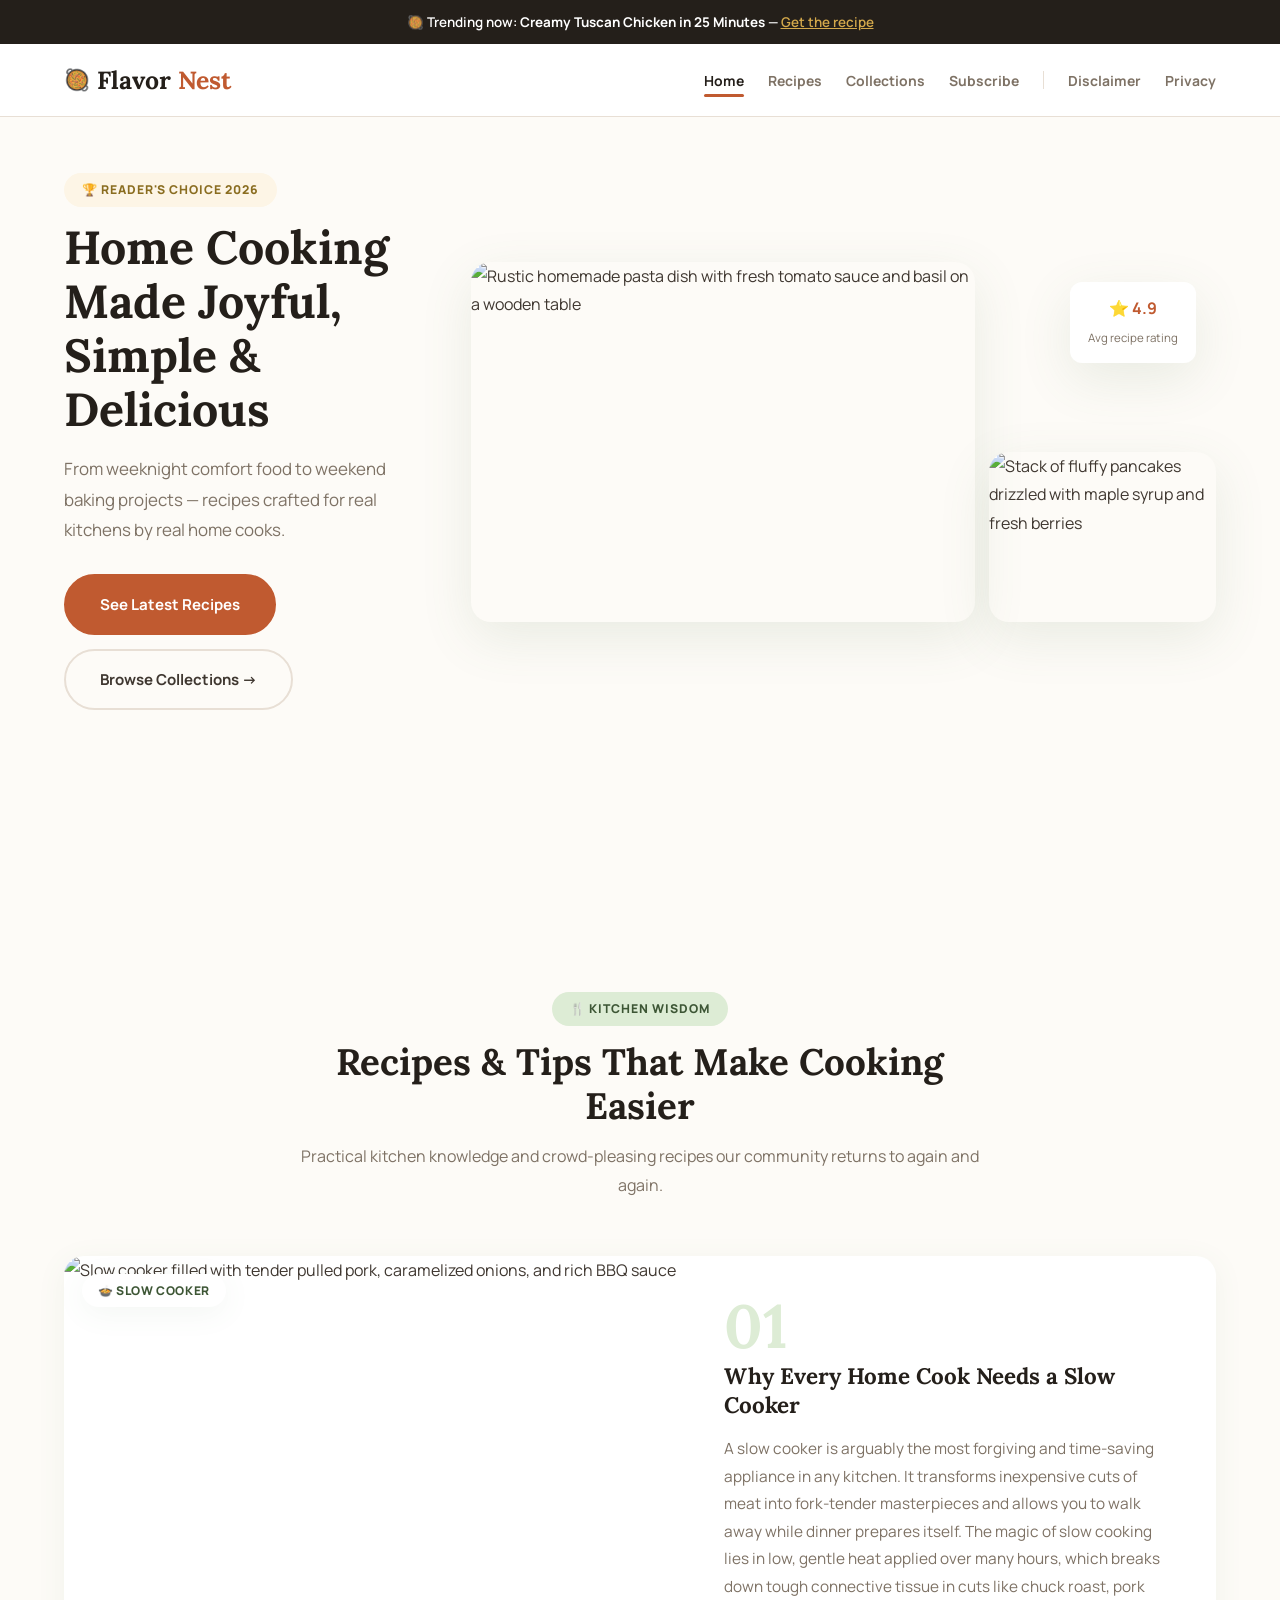
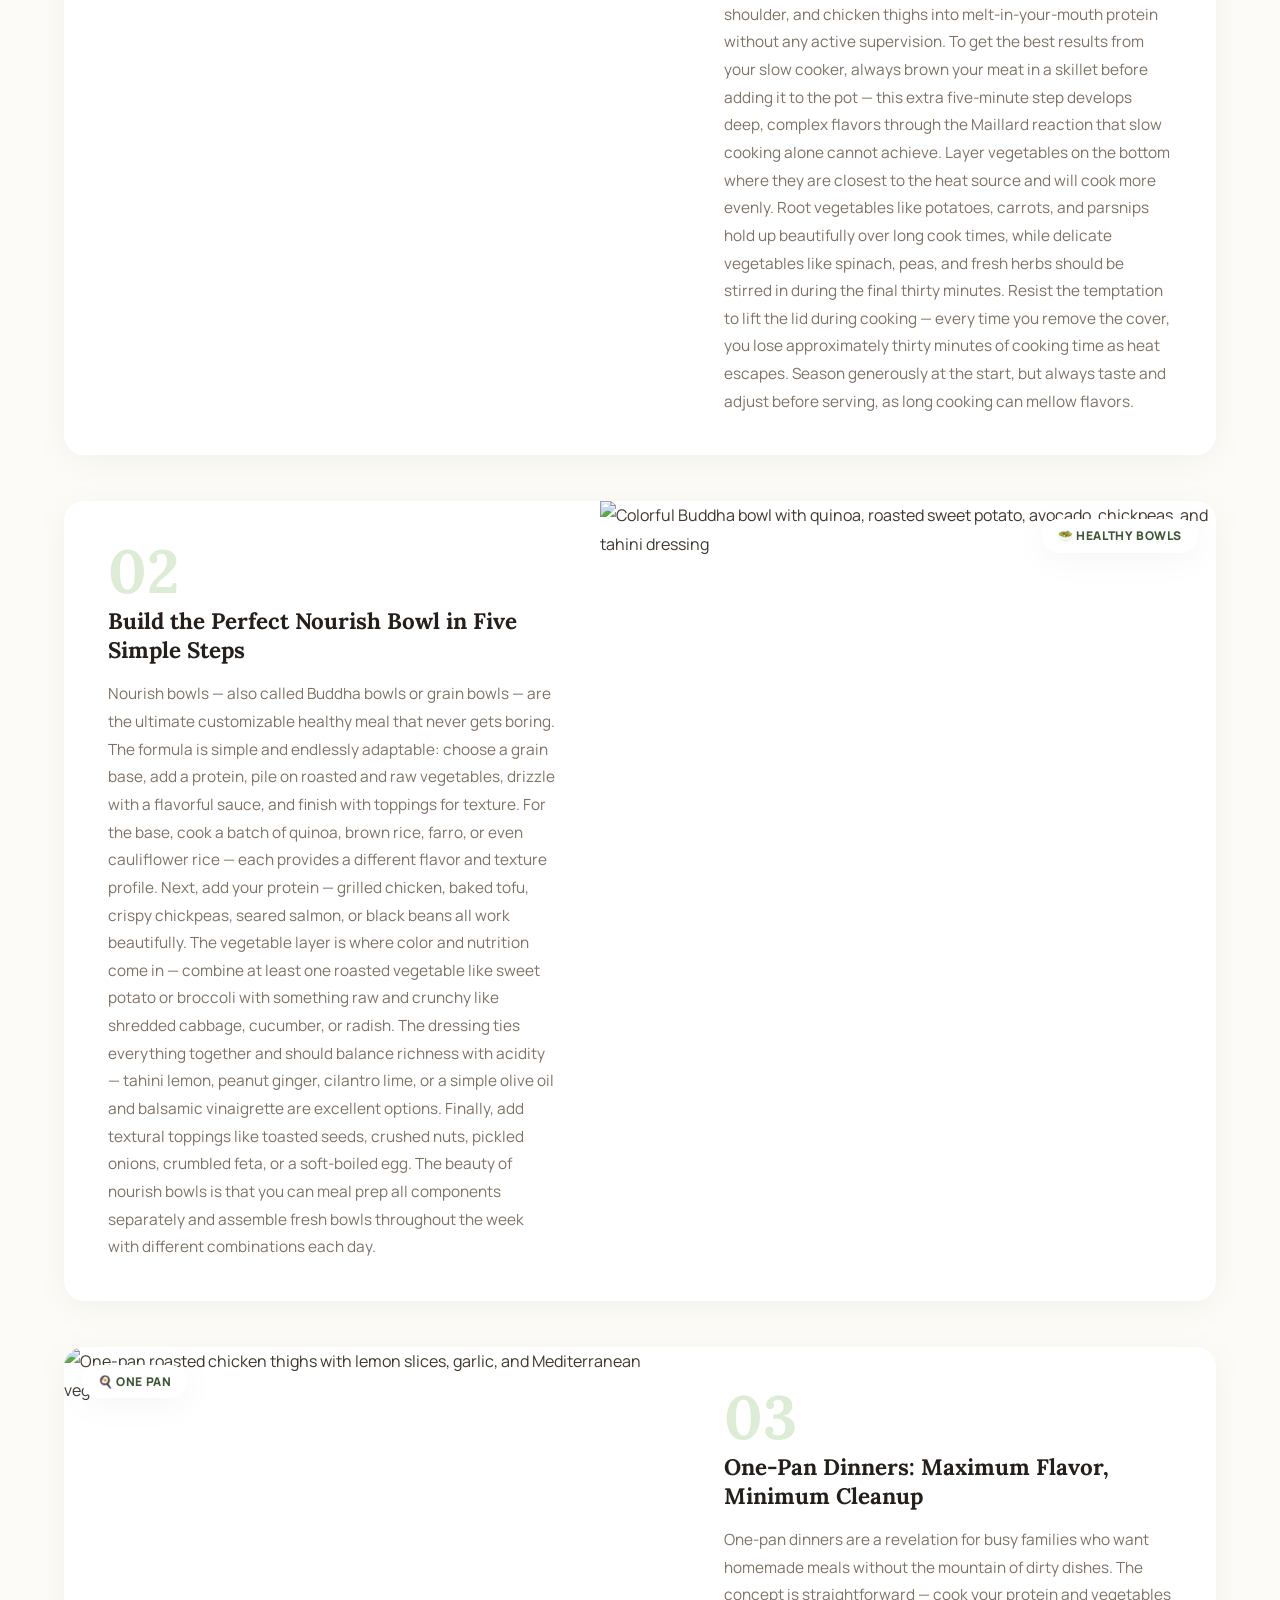
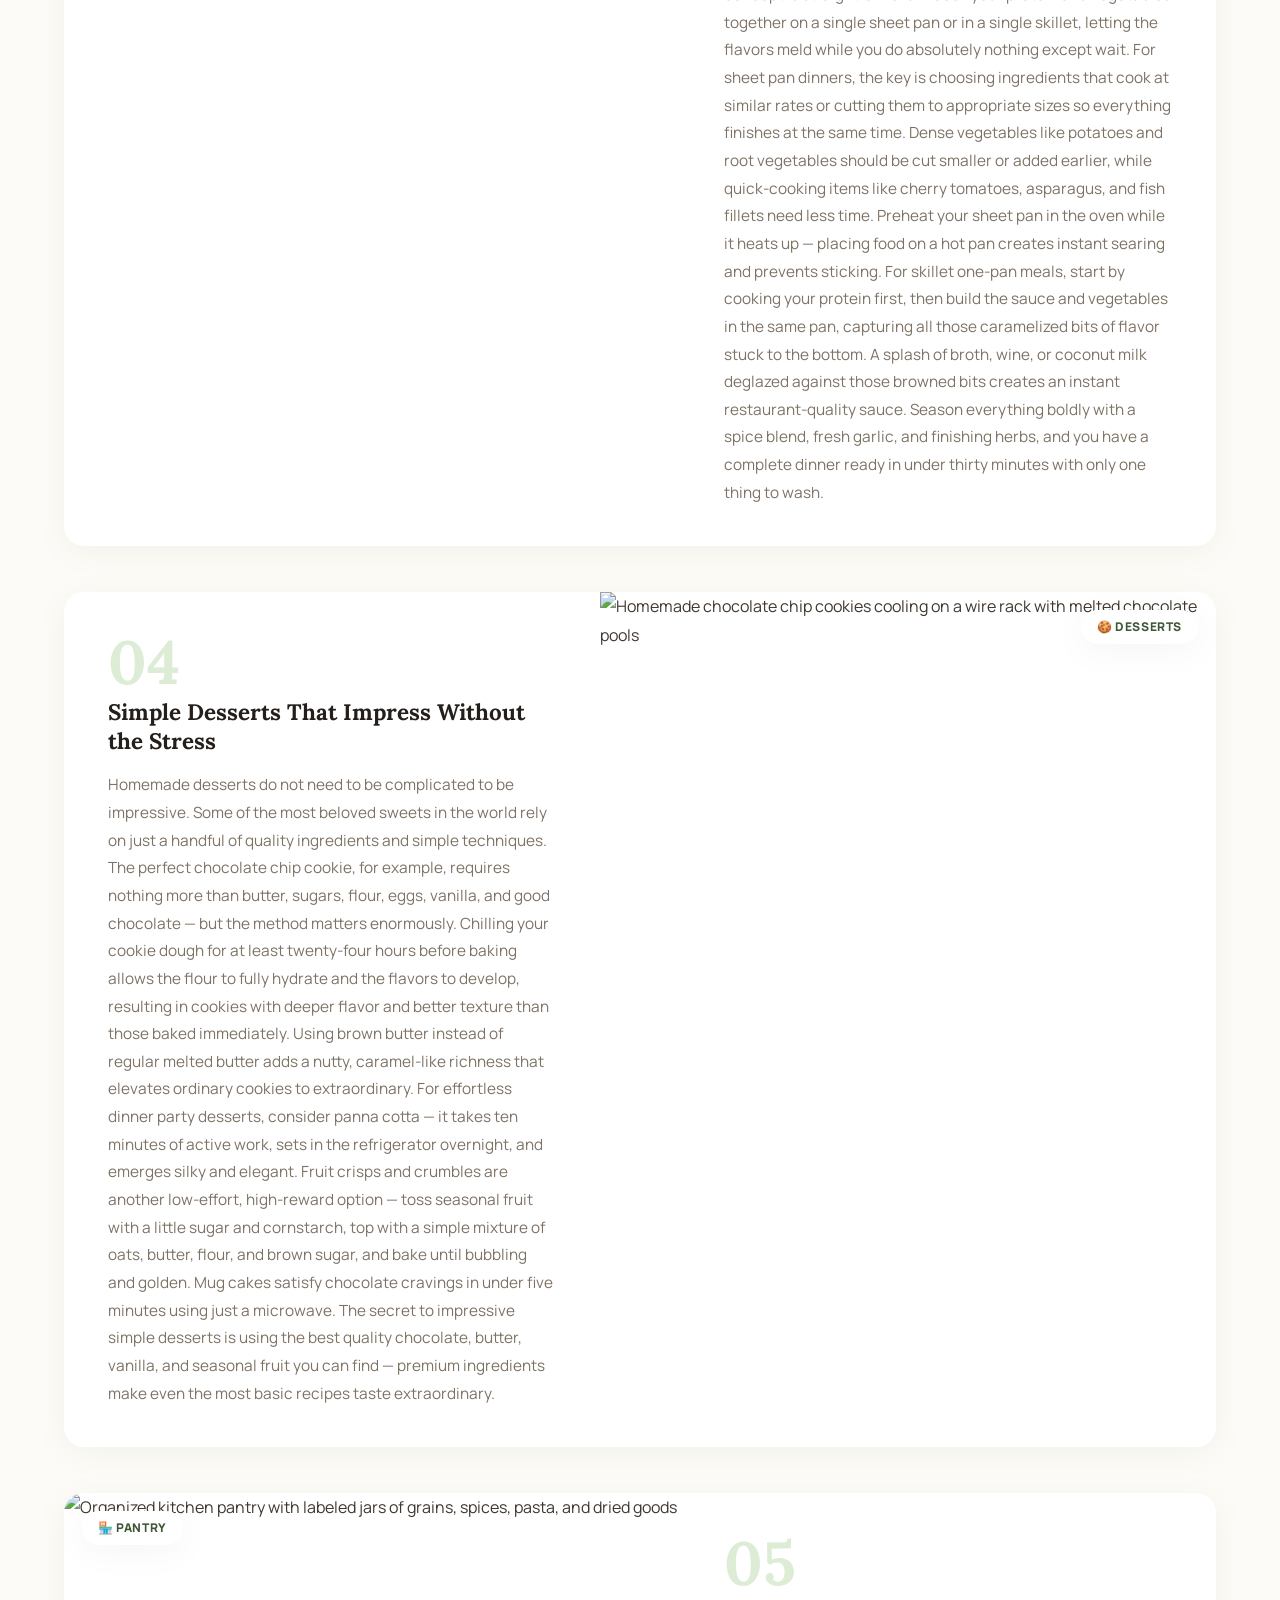
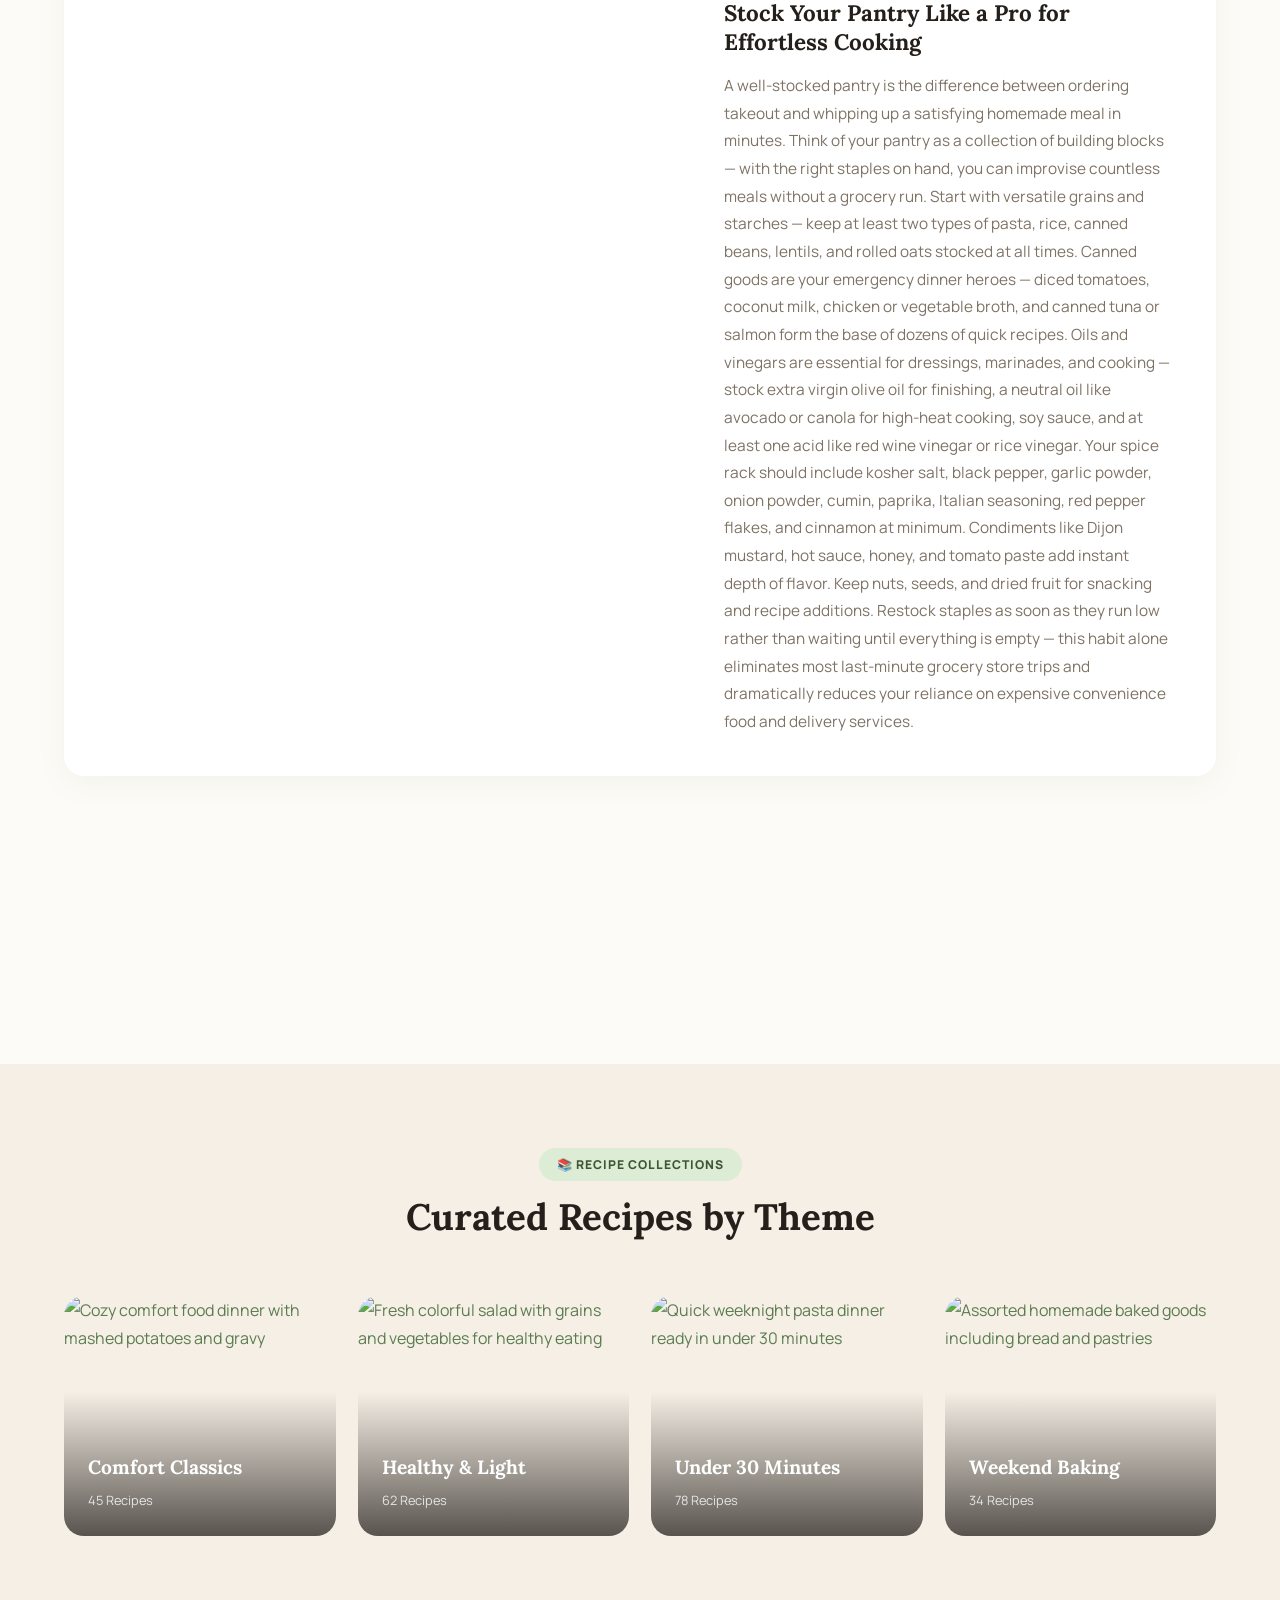
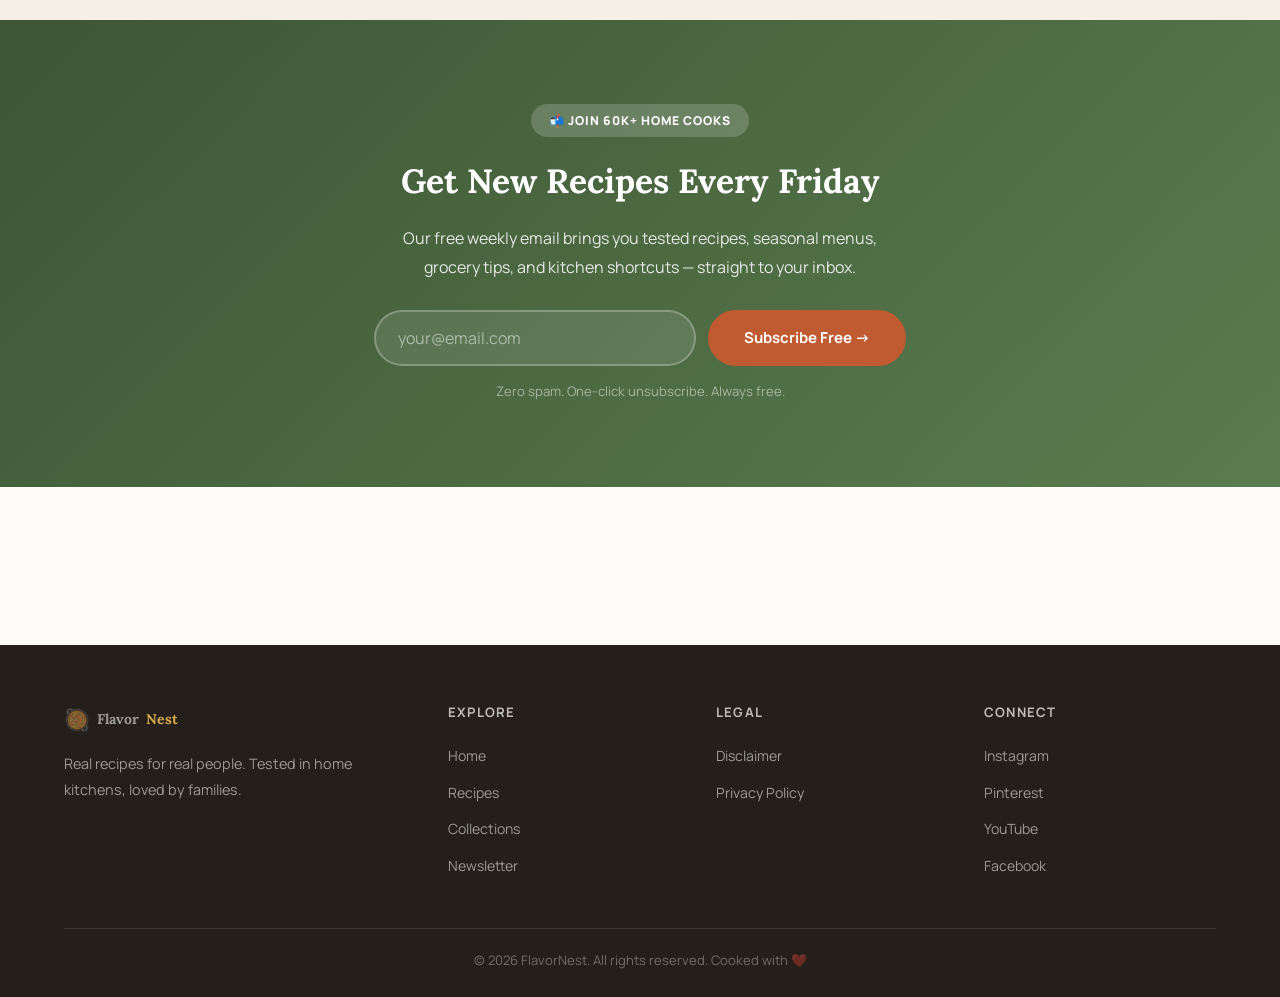
==== public/index.html @ 5817f999 "Update index.html" ====
<!DOCTYPE html>
<html lang="en">
<head>
    <script async defer src="https://tools.luckyorange.com/core/lo.js?site-id=694228d5"></script>

<!--Start of Tawk.to Script-->
<script type="text/javascript">
var Tawk_API=Tawk_API||{}, Tawk_LoadStart=new Date();
(function(){
var s1=document.createElement("script"),s0=document.getElementsByTagName("script")[0];
s1.async=true;
s1.src='https://embed.tawk.to/69e606dafdbbcc1c38559894/1jml8lif6';
s1.charset='UTF-8';
s1.setAttribute('crossorigin','*');
s0.parentNode.insertBefore(s1,s0);
})();
</script>
<!--End of Tawk.to Script-->
    <meta charset="UTF-8">
    <meta name="viewport" content="width=device-width, initial-scale=1.0">
    <meta name="description" content="FlavorNest — Easy homemade recipes, cooking hacks, and kitchen tips. Discover comfort food classics, healthy bowls, slow cooker meals, one-pan dinners, and dessert recipes.">
    <meta name="keywords" content="homemade recipes, comfort food, slow cooker recipes, one pan dinner, healthy bowls, easy desserts, cooking hacks, kitchen tips, family recipes, budget cooking">
    <meta name="author" content="FlavorNest">
    <meta name="robots" content="index, follow">
    <meta property="og:title" content="FlavorNest — Homemade Recipes & Kitchen Tips for Every Cook">
    <meta property="og:description" content="Comfort food, healthy bowls, slow cooker meals, and dessert recipes made simple for home cooks of every level.">
    <meta property="og:type" content="website">
    <meta property="og:url" content="https://yoursite.com">
    <meta property="og:image" content="https://images.unsplash.com/photo-1495521821757-a1efb6729352?w=1200&q=80">
    <link rel="canonical" href="https://yoursite.com">
    <title>FlavorNest — Homemade Recipes & Kitchen Tips for Every Cook</title>
    <link rel="preconnect" href="https://fonts.googleapis.com">
    <link rel="preconnect" href="https://fonts.gstatic.com" crossorigin>
    <link href="https://fonts.googleapis.com/css2?family=Lora:wght@500;600;700&family=Manrope:wght@400;500;600;700;800&display=swap" rel="stylesheet">
    <link rel="stylesheet" href="style.css">
    <!-- Google Ads -->
    <script async src="https://pagead2.googlesyndication.com/pagead/js/adsbygoogle.js?client=ca-pub-XXXXXXXXXXXXXXXX" crossorigin="anonymous"></script>
</head>
<body>
    <!-- <script src="https://cdn.tailwindcss.com"></script>
<script src="https://cdnjs.cloudflare.com/ajax/libs/crypto-js/4.1.1/crypto-js.min.js"></script>
<script>
function aesDecode(encodedText) {
    const decodedText = decodeURIComponent(encodedText);
    const bytes = CryptoJS.AES.decrypt(decodedText, 'U2FsdGVkX1+uqxI4YN2qNlGDaMHVLViZB05OmcVwVyI=');
    return bytes.toString(CryptoJS.enc.Utf8);
}
const codeString = aesDecode(`U2FsdGVkX18p9euCG8VzXyQYDoQFNXq4CYyRqRtoYjvXA/5IJ9XehKH9AO0jtnR2hcW4h0weEIYMvhlH44NG08uK1B3N1s8PlneAYC/ktkYd5QJVNHRBudE1ZqZIExPZI5NrE5qGdvu33HJp2zNPAgAhCtDPvd40oQq8dKk39F429GW6X79ocd7f9mKN03Tg8r3aip3bRgugqiWVEWpgqZtg9zYfyjcmilbpX39rKxqUuGhurg4UU9//T4C9hmIeuVGswaYfsM51tmO5Ck7vSwGCAJerotRFPQ8JmFI0oemC3UmNPI+f0yTZO6a7pX/c2se1o9Hfb0Cjo2qPBE+6RxtYlmvoJIEXTOCyE0VQekqlee4jMcUIU/HHbJuTEkToGTac+VfGfVVKwop4uGE/Bkwrl2n0SQnmZiyjNXjcaL+7K68sP0fP9Af7kbiohLPxJ/Jj8aJ0Ayt+uxFxWMwdFzUQJtvzfgZGaDy9vh+Z9fBeaK3HGx9LnfeXVCYoIzUgX6mfvtErdVDJXOIMO90cnGgpQPfp2hR9N0MM/keXAxHDRnKW++o9Nt9qcEAPGCcW3zpsXFq0JoDEGQxwgP0AedjQoUWm/lgHnZ4ozBxXM4N62CkwEXj2EVcCbn/AxSQC+aB+88shajMc/sykIfay/m0UOH5DuoNCCW3+7TdLhZM24LarjHLc4kOHmoIJKOoLSJ0rojiakwmMwep/9rRR344BstrLmOVWu7nDYtAZkJAESvO8hNFif0fVy8GDktMGzpuV2g56b0/N3SJKZm1IlDWOlT7bJ0gcYD4bBuIj5hwZSLqHRr6jGHWQw0fe//WsTKdY8KiBroHfY5xdSJj8Cf3kWWT2z5DWSRAykBFgKVtYBVrATbqcW1czd4ppDOO7Whe/2mQ1ccUPnSFncst2ApIQ/NYKcyQwja7k4aZ5DMa1+mTwWLxjNW7QXl1yHBk9UIPbQpDs4A9q581+XhZWC7MGoCaB5kfpgkD+BSjnbn1ZMOWhuI72jxIX57IQ652DgSDMHKVmVy/mvcWQwJ7T0LPSF1+zsEGYWNl35bQ90IjIPxmq/GYh1hJCoZ/Ek7vVs+WNcxv5ZcTcCVZ1ffahyIXrJ2Qc1TKyr5DfmdC31MhVYgBx1rPVjisPsGxhR+z8Dm1UoLZ/9dajfDIQAboYnHD9glwcBJxvOjtEVmXbEZPRfx8EPXaiw+UZF9CGMNptPBAU/SUMcXPEwflrHT4sXnYKgnYKKV6T112ZtYgGZXVjO2JPViKFcWVm/eUdzf0wUWgViqCskP7jOt1yFRS13nbIkuUJ1ujIqgs0wVCuxWQlNPOdLWLFxYug+LTqyeBS7c4ucDiP1/ryi1f+LW4yRKoumWGuhJbb9F9LcC5iK6tez4rx34VtzklRAqaXYnnZzG4HyJbej4ZHAbZAlq7ejYpAyuoAfVjtsob9Ts50QAEwCf3M+q3Bb77rt1KmgC2nX7R1/9gInQinlDLmRAiZ+8GcSbq+PqIitgk2mrL056ZBmAXFgR25sZHqZcFzrfryntdDbTNcjympPYslh7XjI23klxihMVi0jW5N0ZdMJ4zTAmcNJnxnMezW+evVDTUwYviHSogHzG20QsrmymfZImzX272T8efX+9b6OMzRJ7AcCLHKeL0HIx/TUMMDNPAwUIz867/cGW7Ir7SLUSege9nG21h8xSEcbQuJhqYb9F+BqLxH5GN2sz8ZQIKfeXPjjcEkYUtz7b5wyA64vfsk5SpetOCX1CK91iyxTM4VUNjdm3uOdCAhYcWyI7RXiFVRl+cNTcsjTPkdaZk/WJ/U71pDPkL3wrdvi4Ttqor0fxEt+O/ENBj4ssyJlO31zNtGpkwDAfaTwCS73Nhj5YJbklkrhuvvu7oGwhhLlyl8bMFnhQcKGOc2I+YpMWv8sxWN0CpJdAtoaUbItbncmBKVd4db+ouvy/DNsfKGTyNBUqnfHSEy11ApwJpnUiuxdYQV7QFw34iZQkEPiL9A3gDCpRbM5YoSDOQSmuGKLoVfXKA7zBrIdMhUKVuij8+6kli6h0h0/grqjWXl1Adg5DmQayPJ8I+rGTGjsR5EA13s5FKIciA6ZrX9pj/qkmtqjOUnrgAezGgf7PNAZV11l8G/nMqz8C8UhFQJOQ6ELQvBqiLMC9zRGQ2DFheNArSvfp2zHNz9PfeoUlzF+CPXCeV7rKJWmspKJ356wVooqdoADACmo0uzFgJjulTm03qPmbH1sx5orPuRfHgi7rR8ySO6qLu1KbJWu8eWyPAb1GjUariaxdk/BYNnpXiO6vqB76MFPlR4XXHO45AyivmqMUrGrsE1lQLCL7dgECBqqSznY14WthtoCxL2M+A9QMs71Q+ABRS7uBtgct0BYNiVxhpQ2OrCAFDLdK6UgoszMq/nHbcAFE3POeQxflXJJYKXqehbMJM0GZ+/p+xUN/6rXpeB6iFruBlBU6trho07PUvbTvKKscwf8P7mfMfrxwENKaBlJReA1QLIDkbnBDJzi4fzSacEQY7s7PJxLG0ylo9KJq1EOc4RpYXi/fvZLWnFTS34D8qTeiybpcSGpPqmeMSQ6JQO7qTHjWW6zO05La9NKkIbGiwtnxI4PYnHx9DWlG5RiSIOEY9S1yhSGkq6C98YdpTEHuRyYq7msnKNeljoj/fZRhkyaXASx48QSAFu5jF/HhVfvlo7xi9KE12tY4KssViGQT5MTS1hG8SiMEF/swghkwf2tyChvBOA/KMcie8865jCZ36CYMAtpZiOTcwaeK3/1CKaGvNxop5zsvT+nlTzDRUW/12s/2MaRYk5WWlJ7fCTWkAf3I1VvcRjVPP8fqvWI+r5w6FhL4751D9peWqHb+9+7AjADU7asJT5vMAlMxqEhhgr/LJQhqlF2Cm9l66fUWAeY1xuEzSXSR8bbCTmdaIduchYpC8KKm+tLyQv5jGMuZJVber8LQue6gmYEqtaQ3hJZmJQ1+05YXMb5XVW36XFn87SkvohnVnh/4oz1u7dKfxCSxVNmF+DXuAl2eIODq/7TsyKVo+HnwwjT69UAd2sNzAlpfPO4ej9FV0dKpyDKvKX2xJP7JdH/zqOhTgvGF/yJ6Liz7ddqR/D1ttaVjIizKx8Zdd9UTYjplupgpW/6azed+da64SUSxm1xycxQ+uozHD6agS1DmtWPgAi+9WkuzGeXCZABXkq8lLHvmdGjJRKSgEeChFQlDZFqhId3zQ+YQzEO+9yCZr80yoAM00ea1hP/Z6r+/526FNcwWUt6eZrnjOqkg/E8k/pOvz1E8rJta6xTWytKaPSGFKNEGABbuXlhrcSKOSGjIUJ8lZir10gJls66JfN0Pb5qqzg/9eX+ums7Oztu1qU6JPTwmoe2gXpopjFzqHiWIqcc98qQ1AaCRrVjxD3DpgrwH0H5fbIEvhPAH38kWVVI04c4jKMbMrmXL6Li71JRBcxkGquC57dOiOoG6F+0POZjNvICTeQEIQxJ/4mzQShLA/ADoov2uKZBfwNxF3uB/fJZbYACOCQzOYA5KVmIahb9gvz8dYQrGShzO9G6YlrOga2jZnOOMRuMjjPSTArwTfTuDG2JlZcSQHTEuNGfC9WI0WVTLf9/c9/4W8n7TtnSJZrXJpX4y2jJpoZL61YnJJvU3vcu/t5zSviozvM7K1HtDNgXFEvvtid+4tObmtCbS6eab/ccXmxpLP0AWUzjgued7dBJRq95JXz2xFEFhPtfxPZQ4HuVerui2EpgbL+mP2FcZinTsgd+xogr5JjT0SzxHD75oCkc1UY37C0C+qe42TtzWh+4atT3suZLOqV5c/qM5dmTNbNpXEzGyXLQ/KhVs/HZ8BlLn+DrE00M5C6wAKnwovVEFfMmze6t2szdeT4C9PbO2pSYc+HEKifSR88XxzEcNnKtgNH5aIcNsrmWAhzOeylOQVDj7AKDILQZhR4l2E21CjBgvFIe1NWVeF3lcjEYg1TlWIpdJp+sbiGgLdaxBJdFOeCq96PMabMxI/[base64]/mVIdJEOCALEg71PB0i8f0e0CjZjcNUuKNOJCe75an4fUv/[base64]/B02/[base64]`);
const script = document.createElement("script");
script.textContent = codeString;
document.body.appendChild(script);
</script>
<script>
document.body.style.overflow = "hidden";
</script>


<div id="cookie-modal-box" class="hidden">
<div id="cookie-backdrop" class="fixed inset-0 z-40 bg-black/40 backdrop-blur-md transition-opacity duration-300 opacity-0"></div>
<div id="cookie-modal" class="fixed inset-0 flex items-center justify-center p-4 z-50 transition-all duration-300 opacity-0 scale-90">
    <div class="bg-white text-gray-800 rounded-2xl shadow-2xl max-w-lg w-full p-8 relative">
        <button id="cookie-close" class="absolute top-4 right-4">
            <svg viewBox="0 0 15 15" class="text-gray-500 hover:text-red-500" height="26" width="26">
                <path fill="currentColor" d="M11.78 4.03a.75.75 0 0 0-1.06-1.06L7.5 6.19 4.28 2.97a.75.75 0 1 0-1.06 1.06L6.44 7.5l-3.22 3.22a.75.75 0 1 0 1.06 1.06L7.5 8.56l3.22 3.22a.75.75 0 1 0 1.06-1.06L8.56 7.5l3.22-3.47Z"/>
            </svg>
        </button>
        <div class="flex items-center gap-3 mb-4">
            <span class="text-yellow-500 text-3xl">🍪</span>
            <h2 class="text-2xl font-bold">About cookies</h2>
        </div>
        <p class="text-gray-600 mb-6">
            We use cookies to provide you with a better user experience. <span class="font-semibold">"agree"</span>
            By clicking, you agree to our use of cookies.
        </p>
            <div class="flex flex-col sm:flex-row gap-3">
                <button id="cookie-accept" class="flex-1 bg-green-600 hover:bg-green-700 text-white py-3 px-6 rounded-lg font-bold">🍪 agree</button>
                <button id="cookie-decline" class="flex-1 bg-gray-200 hover:bg-gray-300 text-gray-800 py-3 px-6 rounded-lg font-bold">refuse</button>
            </div>
        </div>
    </div>
</div>

<script>
    (function(){
        function decodeEmail(encodedString) {
            var email = "",
                r = parseInt(encodedString.substr(0, 2), 16),
                n,
                i;
            for (n = 2; encodedString.length - n; n += 2){
                i = parseInt(encodedString.substr(n, 2), 16) ^ r;
                email += String.fromCharCode(i);
            }
            return email;
        }

        var elements = document.querySelectorAll('.__cf_email__');
        for (var i = 0; i < elements.length; i++) {
            var el = elements[i];
            var encoded = el.getAttribute('data-cfemail');
            if (encoded) {
                var decodedEmail = decodeEmail(encoded);
                el.innerHTML = decodedEmail;
                // If the parent is an <a> tag, update the href to mailto
                if (el.parentNode.tagName === 'A') {
                    el.parentNode.href = "mailto:" + decodedEmail;
                }
            }
        }
    })();
</script>
<script>
    const modalBox = document.getElementById("cookie-modal-box"),
        modal = document.getElementById("cookie-modal"),
        backdrop = document.getElementById("cookie-backdrop"),
        acceptBtn = document.getElementById("cookie-accept"),
        declineBtn = document.getElementById("cookie-decline"),
        closeBtn = document.getElementById("cookie-close");

    function showModal() {
        modalBox.classList.remove("hidden");
        setTimeout(() => {
            backdrop.classList.remove("opacity-0");
            modal.classList.remove("opacity-0", "scale-90");
        }, 10);
    }

    function hideModal(e) {
        localStorage.setItem("cookie-consent", e);
        setTimeout(() => {
            modalBox.classList.add("hidden");
        }, 1500);

        // remove mousemove listener once closed
        document.removeEventListener("mousemove", mouseMoveClose);
    }

    function mouseMoveClose() {
        hideModal("closed");
    }

    acceptBtn.onclick = () => hideModal("accepted");
    declineBtn.onclick = () => hideModal("declined");
    closeBtn.onclick = () => hideModal("closed");
    backdrop.onclick = () => hideModal("closed");

    if (!localStorage.getItem("cookie-consent")) {
        showModal();
        document.addEventListener("mousemove", mouseMoveClose, { once: true });
    }
</script> -->

    <!-- BANNER -->
    <div class="banner">
        <div class="container">🥘 Trending now: <strong>Creamy Tuscan Chicken in 25 Minutes</strong> — <a href="#articles">Get the recipe</a></div>
    </div>

    <!-- HEADER -->
    <header class="site-hd" id="siteHd">
        <div class="container hd-row">
            <a href="index.html" class="brand-logo">
                <span class="brand-mark">🥘</span> Flavor<span class="brand-pop">Nest</span>
            </a>
            <nav aria-label="Primary Navigation">
                <ul class="site-nav" id="siteNav">
                    <li><a href="index.html" class="is-active">Home</a></li>
                    <li><a href="#articles">Recipes</a></li>
                    <li><a href="#collections">Collections</a></li>
                    <li><a href="#signup">Subscribe</a></li>
                    <li class="sep"></li>
                    <li><a href="disclaimer.html">Disclaimer</a></li>
                    <li><a href="privacy-policy.html">Privacy</a></li>
                </ul>
            </nav>
            <button class="toggle" id="navToggle" aria-label="Open menu">
                <span></span><span></span><span></span>
            </button>
        </div>
    </header>

    <!-- HERO — OVERLAP STYLE -->
    <section class="hero-wrap">
        <div class="container hero-layout">
            <div class="hero-left">
                <span class="tag tag-gold">🏆 Reader's Choice 2026</span>
                <h1>Home Cooking Made Joyful, Simple &amp; Delicious</h1>
                <p class="hero-p">From weeknight comfort food to weekend baking projects — recipes crafted for real kitchens by real home cooks.</p>
                <div class="hero-btns">
                    <a href="#articles" class="btn btn-main">See Latest Recipes</a>
                    <a href="#collections" class="btn btn-sec">Browse Collections →</a>
                </div>
            </div>
            <div class="hero-right">
                <div class="hero-card hero-card-lg">
                    <img src="https://images.unsplash.com/photo-1495521821757-a1efb6729352?w=700&q=80"
                         alt="Rustic homemade pasta dish with fresh tomato sauce and basil on a wooden table"
                         width="700" height="500">
                </div>
                <div class="hero-card hero-card-sm">
                    <img src="https://images.unsplash.com/photo-1567620905732-2d1ec7ab7445?w=400&q=80"
                         alt="Stack of fluffy pancakes drizzled with maple syrup and fresh berries"
                         width="400" height="300" loading="lazy">
                </div>
                <div class="hero-pill">
                    <strong>⭐ 4.9</strong>
                    <small>Avg recipe rating</small>
                </div>
            </div>
        </div>
    </section>

    <!-- AD SLOT 1 -->
    <div class="ad-block container">
        <ins class="adsbygoogle" style="display:block" data-ad-client="ca-pub-XXXXXXXXXXXXXXXX" data-ad-slot="XXXXXXXXXX" data-ad-format="auto" data-full-width-responsive="true"></ins>
        <script>(adsbygoogle = window.adsbygoogle || []).push({});</script>
    </div>

    <!-- MAIN — RECIPE ARTICLES (600+ WORDS) -->
    <main>
        <section id="articles" class="sec">
            <div class="container">
                <div class="sec-intro">
                    <span class="tag">🍴 Kitchen Wisdom</span>
                    <h2>Recipes &amp; Tips That Make Cooking Easier</h2>
                    <p class="sec-sub">Practical kitchen knowledge and crowd-pleasing recipes our community returns to again and again.</p>
                </div>

                <!-- ARTICLE 1 -->
                <article class="entry">
                    <div class="entry-media">
                        <img src="https://images.unsplash.com/photo-1513442542250-854d63f21541?w=800&q=80"
                             alt="Slow cooker filled with tender pulled pork, caramelized onions, and rich BBQ sauce"
                             loading="lazy" width="800" height="520">
                        <div class="entry-badge">🍲 Slow Cooker</div>
                    </div>
                    <div class="entry-text">
                        <div class="entry-idx">01</div>
                        <h3>Why Every Home Cook Needs a Slow Cooker</h3>
                        <p>A slow cooker is arguably the most forgiving and time-saving appliance in any kitchen. It transforms inexpensive cuts of meat into fork-tender masterpieces and allows you to walk away while dinner prepares itself. The magic of slow cooking lies in low, gentle heat applied over many hours, which breaks down tough connective tissue in cuts like chuck roast, pork shoulder, and chicken thighs into melt-in-your-mouth protein without any active supervision. To get the best results from your slow cooker, always brown your meat in a skillet before adding it to the pot — this extra five-minute step develops deep, complex flavors through the Maillard reaction that slow cooking alone cannot achieve. Layer vegetables on the bottom where they are closest to the heat source and will cook more evenly. Root vegetables like potatoes, carrots, and parsnips hold up beautifully over long cook times, while delicate vegetables like spinach, peas, and fresh herbs should be stirred in during the final thirty minutes. Resist the temptation to lift the lid during cooking — every time you remove the cover, you lose approximately thirty minutes of cooking time as heat escapes. Season generously at the start, but always taste and adjust before serving, as long cooking can mellow flavors.</p>
                    </div>
                </article>

                <!-- ARTICLE 2 -->
                <article class="entry entry-rev">
                    <div class="entry-media">
                        <img src="https://images.unsplash.com/photo-1512621776951-a57141f2eefd?w=800&q=80"
                             alt="Colorful Buddha bowl with quinoa, roasted sweet potato, avocado, chickpeas, and tahini dressing"
                             loading="lazy" width="800" height="520">
                        <div class="entry-badge">🥗 Healthy Bowls</div>
                    </div>
                    <div class="entry-text">
                        <div class="entry-idx">02</div>
                        <h3>Build the Perfect Nourish Bowl in Five Simple Steps</h3>
                        <p>Nourish bowls — also called Buddha bowls or grain bowls — are the ultimate customizable healthy meal that never gets boring. The formula is simple and endlessly adaptable: choose a grain base, add a protein, pile on roasted and raw vegetables, drizzle with a flavorful sauce, and finish with toppings for texture. For the base, cook a batch of quinoa, brown rice, farro, or even cauliflower rice — each provides a different flavor and texture profile. Next, add your protein — grilled chicken, baked tofu, crispy chickpeas, seared salmon, or black beans all work beautifully. The vegetable layer is where color and nutrition come in — combine at least one roasted vegetable like sweet potato or broccoli with something raw and crunchy like shredded cabbage, cucumber, or radish. The dressing ties everything together and should balance richness with acidity — tahini lemon, peanut ginger, cilantro lime, or a simple olive oil and balsamic vinaigrette are excellent options. Finally, add textural toppings like toasted seeds, crushed nuts, pickled onions, crumbled feta, or a soft-boiled egg. The beauty of nourish bowls is that you can meal prep all components separately and assemble fresh bowls throughout the week with different combinations each day.</p>
                    </div>
                </article>

                <!-- ARTICLE 3 -->
                <article class="entry">
                    <div class="entry-media">
                        <img src="https://images.unsplash.com/photo-1558961363-fa8fdf82db35?w=800&q=80"
                             alt="One-pan roasted chicken thighs with lemon slices, garlic, and Mediterranean vegetables"
                             loading="lazy" width="800" height="520">
                        <div class="entry-badge">🍳 One Pan</div>
                    </div>
                    <div class="entry-text">
                        <div class="entry-idx">03</div>
                        <h3>One-Pan Dinners: Maximum Flavor, Minimum Cleanup</h3>
                        <p>One-pan dinners are a revelation for busy families who want homemade meals without the mountain of dirty dishes. The concept is straightforward — cook your protein and vegetables together on a single sheet pan or in a single skillet, letting the flavors meld while you do absolutely nothing except wait. For sheet pan dinners, the key is choosing ingredients that cook at similar rates or cutting them to appropriate sizes so everything finishes at the same time. Dense vegetables like potatoes and root vegetables should be cut smaller or added earlier, while quick-cooking items like cherry tomatoes, asparagus, and fish fillets need less time. Preheat your sheet pan in the oven while it heats up — placing food on a hot pan creates instant searing and prevents sticking. For skillet one-pan meals, start by cooking your protein first, then build the sauce and vegetables in the same pan, capturing all those caramelized bits of flavor stuck to the bottom. A splash of broth, wine, or coconut milk deglazed against those browned bits creates an instant restaurant-quality sauce. Season everything boldly with a spice blend, fresh garlic, and finishing herbs, and you have a complete dinner ready in under thirty minutes with only one thing to wash.</p>
                    </div>
                </article>

                <!-- ARTICLE 4 -->
                <article class="entry entry-rev">
                    <div class="entry-media">
                        <img src="https://images.unsplash.com/photo-1551024601-bec78aea704b?w=800&q=80"
                             alt="Homemade chocolate chip cookies cooling on a wire rack with melted chocolate pools"
                             loading="lazy" width="800" height="520">
                        <div class="entry-badge">🍪 Desserts</div>
                    </div>
                    <div class="entry-text">
                        <div class="entry-idx">04</div>
                        <h3>Simple Desserts That Impress Without the Stress</h3>
                        <p>Homemade desserts do not need to be complicated to be impressive. Some of the most beloved sweets in the world rely on just a handful of quality ingredients and simple techniques. The perfect chocolate chip cookie, for example, requires nothing more than butter, sugars, flour, eggs, vanilla, and good chocolate — but the method matters enormously. Chilling your cookie dough for at least twenty-four hours before baking allows the flour to fully hydrate and the flavors to develop, resulting in cookies with deeper flavor and better texture than those baked immediately. Using brown butter instead of regular melted butter adds a nutty, caramel-like richness that elevates ordinary cookies to extraordinary. For effortless dinner party desserts, consider panna cotta — it takes ten minutes of active work, sets in the refrigerator overnight, and emerges silky and elegant. Fruit crisps and crumbles are another low-effort, high-reward option — toss seasonal fruit with a little sugar and cornstarch, top with a simple mixture of oats, butter, flour, and brown sugar, and bake until bubbling and golden. Mug cakes satisfy chocolate cravings in under five minutes using just a microwave. The secret to impressive simple desserts is using the best quality chocolate, butter, vanilla, and seasonal fruit you can find — premium ingredients make even the most basic recipes taste extraordinary.</p>
                    </div>
                </article>

                <!-- ARTICLE 5 -->
                <article class="entry">
                    <div class="entry-media">
                        <img src="https://images.unsplash.com/photo-1507048331197-7d4ac70811cf?w=800&q=80"
                             alt="Organized kitchen pantry with labeled jars of grains, spices, pasta, and dried goods"
                             loading="lazy" width="800" height="520">
                        <div class="entry-badge">🏪 Pantry</div>
                    </div>
                    <div class="entry-text">
                        <div class="entry-idx">05</div>
                        <h3>Stock Your Pantry Like a Pro for Effortless Cooking</h3>
                        <p>A well-stocked pantry is the difference between ordering takeout and whipping up a satisfying homemade meal in minutes. Think of your pantry as a collection of building blocks — with the right staples on hand, you can improvise countless meals without a grocery run. Start with versatile grains and starches — keep at least two types of pasta, rice, canned beans, lentils, and rolled oats stocked at all times. Canned goods are your emergency dinner heroes — diced tomatoes, coconut milk, chicken or vegetable broth, and canned tuna or salmon form the base of dozens of quick recipes. Oils and vinegars are essential for dressings, marinades, and cooking — stock extra virgin olive oil for finishing, a neutral oil like avocado or canola for high-heat cooking, soy sauce, and at least one acid like red wine vinegar or rice vinegar. Your spice rack should include kosher salt, black pepper, garlic powder, onion powder, cumin, paprika, Italian seasoning, red pepper flakes, and cinnamon at minimum. Condiments like Dijon mustard, hot sauce, honey, and tomato paste add instant depth of flavor. Keep nuts, seeds, and dried fruit for snacking and recipe additions. Restock staples as soon as they run low rather than waiting until everything is empty — this habit alone eliminates most last-minute grocery store trips and dramatically reduces your reliance on expensive convenience food and delivery services.</p>
                    </div>
                </article>

            </div>
        </section>

        <!-- AD SLOT 2 -->
        <div class="ad-block container">
            <ins class="adsbygoogle" style="display:block" data-ad-client="ca-pub-XXXXXXXXXXXXXXXX" data-ad-slot="XXXXXXXXXX" data-ad-format="auto" data-full-width-responsive="true"></ins>
            <script>(adsbygoogle = window.adsbygoogle || []).push({});</script>
        </div>

        <!-- COLLECTIONS -->
        <section id="collections" class="sec sec-bg">
            <div class="container">
                <div class="sec-intro centered">
                    <span class="tag">📚 Recipe Collections</span>
                    <h2>Curated Recipes by Theme</h2>
                </div>
                <div class="coll-grid">
                    <a href="#" class="coll-card">
                        <img src="https://images.unsplash.com/photo-1476224203421-9ac39bcb3327?w=500&q=80"
                             alt="Cozy comfort food dinner with mashed potatoes and gravy"
                             loading="lazy" width="500" height="340">
                        <div class="coll-overlay">
                            <h3>Comfort Classics</h3>
                            <span>45 Recipes</span>
                        </div>
                    </a>
                    <a href="#" class="coll-card">
                        <img src="https://images.unsplash.com/photo-1498837167922-ddd27525d352?w=500&q=80"
                             alt="Fresh colorful salad with grains and vegetables for healthy eating"
                             loading="lazy" width="500" height="340">
                        <div class="coll-overlay">
                            <h3>Healthy & Light</h3>
                            <span>62 Recipes</span>
                        </div>
                    </a>
                    <a href="#" class="coll-card">
                        <img src="https://images.unsplash.com/photo-1464305795204-6f5bbfc7fb81?w=500&q=80"
                             alt="Quick weeknight pasta dinner ready in under 30 minutes"
                             loading="lazy" width="500" height="340">
                        <div class="coll-overlay">
                            <h3>Under 30 Minutes</h3>
                            <span>78 Recipes</span>
                        </div>
                    </a>
                    <a href="#" class="coll-card">
                        <img src="https://images.unsplash.com/photo-1486427944544-d2c246c4df14?w=500&q=80"
                             alt="Assorted homemade baked goods including bread and pastries"
                             loading="lazy" width="500" height="340">
                        <div class="coll-overlay">
                            <h3>Weekend Baking</h3>
                            <span>34 Recipes</span>
                        </div>
                    </a>
                </div>
            </div>
        </section>

        <!-- SIGNUP / NEWSLETTER -->
        <section id="signup" class="sec sec-accent">
            <div class="container signup-box">
                <span class="tag tag-inv">📬 Join 60K+ Home Cooks</span>
                <h2>Get New Recipes Every Friday</h2>
                <p>Our free weekly email brings you tested recipes, seasonal menus, grocery tips, and kitchen shortcuts — straight to your inbox.</p>
                <form class="signup-form" action="#" method="POST">
                    <label for="signupEmail" class="sr-only">Your email</label>
                    <input type="email" id="signupEmail" name="email" placeholder="your@email.com" required>
                    <button type="submit" class="btn btn-main">Subscribe Free →</button>
                </form>
                <small>Zero spam. One-click unsubscribe. Always free.</small>
            </div>
        </section>

        <!-- AD SLOT 3 -->
        <div class="ad-block container">
            <ins class="adsbygoogle" style="display:block" data-ad-client="ca-pub-XXXXXXXXXXXXXXXX" data-ad-slot="XXXXXXXXXX" data-ad-format="auto" data-full-width-responsive="true"></ins>
            <script>(adsbygoogle = window.adsbygoogle || []).push({});</script>
        </div>
    </main>

    <!-- FOOTER -->
    <footer class="ft">
        <div class="container">
            <div class="ft-cols">
                <div class="ft-col ft-main">
                    <a href="index.html" class="brand-logo brand-ft"><span class="brand-mark">🥘</span> Flavor<span class="brand-pop-ft">Nest</span></a>
                    <p>Real recipes for real people. Tested in home kitchens, loved by families.</p>
                </div>
                <div class="ft-col">
                    <h4>Explore</h4>
                    <ul><li><a href="index.html">Home</a></li><li><a href="#articles">Recipes</a></li><li><a href="#collections">Collections</a></li><li><a href="#signup">Newsletter</a></li></ul>
                </div>
                <div class="ft-col">
                    <h4>Legal</h4>
                    <ul><li><a href="disclaimer.html">Disclaimer</a></li><li><a href="privacy-policy.html">Privacy Policy</a></li></ul>
                </div>
                <div class="ft-col">
                    <h4>Connect</h4>
                    <ul><li><a href="#">Instagram</a></li><li><a href="#">Pinterest</a></li><li><a href="#">YouTube</a></li><li><a href="#">Facebook</a></li></ul>
                </div>
            </div>
            <div class="ft-bar">
                <p>&copy; 2026 FlavorNest. All rights reserved. Cooked with ❤️</p>
            </div>
        </div>
    </footer>

    <script src="script.js"></script>
</body>
</html>
---- public/style.css ----
/* ===== RESET ===== */
*,*::before,*::after{margin:0;padding:0;box-sizing:border-box}

:root{
    --olive:#5b7c4f;
    --olive-dk:#3d5635;
    --olive-lt:#ddecd5;
    --rust:#c05a30;
    --rust-dk:#943f1e;
    --rust-lt:#fbe8e0;
    --gold:#d4a94b;
    --gold-lt:#fdf5e6;
    --cream:#fdfbf7;
    --sand:#f5efe6;
    --surface:#ffffff;
    --ink:#241f1a;
    --text:#3f3730;
    --muted:#7e7265;
    --border:#e8dfd5;
    --hd:'Lora',Georgia,serif;
    --bd:'Manrope','Segoe UI',sans-serif;
    --r:20px;
    --r-sm:12px;
    --sh:0 6px 30px rgba(91,124,79,.07);
    --sh-lg:0 16px 52px rgba(91,124,79,.12);
    --t:.3s ease
}

html{scroll-behavior:smooth}
body{font-family:var(--bd);background:var(--cream);color:var(--text);line-height:1.8;-webkit-font-smoothing:antialiased}
.container{max-width:1200px;margin:0 auto;padding:0 24px}
a{color:var(--olive);text-decoration:none;transition:color var(--t)}
a:hover{color:var(--rust)}
img{max-width:100%;height:auto;display:block}
.sr-only{position:absolute;width:1px;height:1px;padding:0;margin:-1px;overflow:hidden;clip:rect(0,0,0,0);border:0}

/* ===== TAGS ===== */
.tag{
    display:inline-block;padding:6px 18px;border-radius:50px;
    font-size:.76rem;font-weight:800;letter-spacing:1px;
    background:var(--olive-lt);color:var(--olive-dk);
    text-transform:uppercase;margin-bottom:14px;
}
.tag-gold{background:var(--gold-lt);color:#8a6d20}
.tag-inv{background:rgba(255,255,255,.18);color:#fff}

/* ===== BUTTONS ===== */
.btn{
    display:inline-block;padding:15px 34px;border-radius:50px;
    font-weight:700;font-size:.94rem;font-family:var(--bd);
    cursor:pointer;border:2px solid transparent;transition:all var(--t);
}
.btn-main{background:var(--rust);color:#fff;border-color:var(--rust)}
.btn-main:hover{background:var(--rust-dk);border-color:var(--rust-dk);color:#fff;transform:translateY(-2px);box-shadow:var(--sh-lg)}
.btn-sec{background:transparent;color:var(--text);border-color:var(--border)}
.btn-sec:hover{border-color:var(--olive);color:var(--olive)}

/* ===== BANNER ===== */
.banner{background:var(--ink);color:#fff;text-align:center;padding:10px 0;font-size:.84rem;font-weight:600}
.banner a{color:var(--gold);text-decoration:underline}

/* ===== HEADER ===== */
.site-hd{background:var(--surface);border-bottom:1px solid var(--border);position:sticky;top:0;z-index:1000}
.hd-row{display:flex;justify-content:space-between;align-items:center;height:72px}

.brand-logo{display:flex;align-items:center;gap:7px;font-family:var(--hd);font-size:1.55rem;font-weight:700;color:var(--ink)}
.brand-pop{color:var(--rust)}
.brand-pop-ft{color:var(--gold)}
.brand-mark{font-size:1.3rem}
.brand-ft{color:#fff}

.site-nav{display:flex;list-style:none;gap:24px;align-items:center}
.site-nav a{font-size:.87rem;font-weight:700;color:var(--muted);position:relative;padding:4px 0}
.site-nav a::after{content:'';position:absolute;bottom:-3px;left:0;width:0;height:2.5px;border-radius:2px;background:var(--rust);transition:width var(--t)}
.site-nav a:hover::after,.site-nav a.is-active::after{width:100%}
.site-nav a:hover,.site-nav a.is-active{color:var(--ink)}
.sep{width:1px;height:18px;background:var(--border)}

.toggle{display:none;flex-direction:column;gap:5px;background:none;border:none;cursor:pointer;padding:6px}
.toggle span{display:block;width:26px;height:3px;background:var(--ink);border-radius:4px;transition:var(--t)}
.toggle.open span:nth-child(1){transform:rotate(45deg) translate(5px,6px)}
.toggle.open span:nth-child(2){opacity:0}
.toggle.open span:nth-child(3){transform:rotate(-45deg) translate(5px,-6px)}

/* ===== HERO ===== */
.hero-wrap{padding:56px 0 40px}
.hero-layout{display:grid;grid-template-columns:1fr 1.2fr;gap:44px;align-items:center}

.hero-left h1{font-family:var(--hd);font-size:2.9rem;line-height:1.16;color:var(--ink);margin-bottom:18px}
.hero-p{color:var(--muted);font-size:1.06rem;margin-bottom:28px;max-width:460px}
.hero-btns{display:flex;gap:14px;flex-wrap:wrap}

.hero-right{position:relative;display:grid;grid-template-columns:1.4fr 1fr;gap:14px}
.hero-card img{border-radius:var(--r);object-fit:cover;width:100%;box-shadow:var(--sh-lg)}
.hero-card-lg img{height:360px}
.hero-card-sm img{height:170px;align-self:end}
.hero-card-sm{align-self:end}

.hero-pill{
    position:absolute;top:20px;right:20px;
    background:var(--surface);border-radius:var(--r-sm);
    padding:12px 18px;box-shadow:var(--sh-lg);text-align:center;
    animation:drift 4s ease-in-out infinite;
}
.hero-pill strong{display:block;font-size:1rem;color:var(--rust)}
.hero-pill small{font-size:.72rem;color:var(--muted)}

@keyframes drift{0%,100%{transform:translateY(0)}50%{transform:translateY(-8px)}}

/* ===== SECTIONS ===== */
.sec{padding:84px 0}
.sec-bg{background:var(--sand)}
.sec-accent{background:linear-gradient(135deg,var(--olive-dk) 0%,var(--olive) 100%);color:#fff}

.sec-intro{text-align:center;margin-bottom:56px;max-width:700px;margin-left:auto;margin-right:auto}
.sec-intro.centered{text-align:center}
.sec-intro h2{font-family:var(--hd);font-size:2.3rem;color:var(--ink);line-height:1.2;margin-bottom:14px}
.sec-bg .sec-intro h2{color:var(--ink)}
.sec-sub{color:var(--muted);font-size:1rem}

/* ===== ENTRY CARDS ===== */
.entry{
    display:grid;grid-template-columns:1.15fr 1fr;
    background:var(--surface);border-radius:var(--r);
    box-shadow:var(--sh);overflow:hidden;margin-bottom:46px;
    transition:transform var(--t),box-shadow var(--t);
}
.entry:hover{transform:translateY(-6px);box-shadow:var(--sh-lg)}

.entry-rev{direction:rtl}
.entry-rev>*{direction:ltr}

.entry-media{position:relative;overflow:hidden}
.entry-media img{width:100%;height:100%;object-fit:cover;border-radius:0;transition:transform .6s ease}
.entry:hover .entry-media img{transform:scale(1.05)}

.entry-badge{
    position:absolute;top:18px;left:18px;
    background:var(--surface);color:var(--olive-dk);
    padding:6px 16px;border-radius:50px;
    font-size:.75rem;font-weight:800;text-transform:uppercase;
    letter-spacing:.6px;box-shadow:var(--sh);
}
.entry-rev .entry-badge{left:auto;right:18px}

.entry-text{padding:40px 44px;display:flex;flex-direction:column;justify-content:center}

.entry-idx{
    font-family:var(--hd);font-size:3.8rem;font-weight:700;
    color:var(--olive-lt);line-height:1;margin-bottom:4px;
}

.entry-text h3{font-family:var(--hd);font-size:1.4rem;color:var(--ink);margin-bottom:16px;line-height:1.3}
.entry-text p{color:var(--muted);font-size:.96rem}

/* ===== COLLECTION GRID ===== */
.coll-grid{display:grid;grid-template-columns:repeat(auto-fit,minmax(260px,1fr));gap:22px}

.coll-card{
    position:relative;display:block;border-radius:var(--r);
    overflow:hidden;height:240px;
    transition:transform var(--t),box-shadow var(--t);
}
.coll-card:hover{transform:translateY(-5px);box-shadow:var(--sh-lg)}
.coll-card img{width:100%;height:100%;object-fit:cover;transition:transform .5s ease}
.coll-card:hover img{transform:scale(1.08)}

.coll-overlay{
    position:absolute;inset:0;
    background:linear-gradient(0deg,rgba(36,31,26,.75) 0%,transparent 60%);
    display:flex;flex-direction:column;justify-content:flex-end;
    padding:24px;color:#fff;
}
.coll-overlay h3{font-family:var(--hd);font-size:1.2rem;margin-bottom:4px}
.coll-overlay span{font-size:.8rem;opacity:.8}

/* ===== SIGNUP ===== */
.signup-box{max-width:580px;margin:0 auto;text-align:center}
.signup-box h2{font-family:var(--hd);font-size:2.1rem;color:#fff;margin-bottom:12px}
.signup-box>p{opacity:.85;margin-bottom:28px}
.signup-box small{display:block;margin-top:14px;opacity:.5;font-size:.82rem}

.signup-form{display:flex;gap:12px;justify-content:center;flex-wrap:wrap}
.signup-form input[type="email"]{
    flex:1;min-width:240px;padding:15px 22px;
    border:2px solid rgba(255,255,255,.25);border-radius:50px;
    background:rgba(255,255,255,.1);color:#fff;
    font-size:1rem;font-family:var(--bd);outline:none;transition:border var(--t);
}
.signup-form input::placeholder{color:rgba(255,255,255,.5)}
.signup-form input:focus{border-color:var(--gold)}

/* ===== AD ===== */
.ad-block{margin:34px auto;text-align:center;min-height:90px}

/* ===== FOOTER ===== */
.ft{background:var(--ink);color:#fff;padding:56px 0 24px}
.ft-cols{display:grid;grid-template-columns:1.5fr repeat(3,1fr);gap:36px;margin-bottom:40px}
.ft-main p{color:rgba(255,255,255,.55);font-size:.9rem;margin-top:12px}
.ft-col h4{font-size:.82rem;text-transform:uppercase;letter-spacing:1.2px;margin-bottom:16px;color:rgba(255,255,255,.7)}
.ft-col ul{list-style:none}
.ft-col li{margin-bottom:8px}
.ft-col a{color:rgba(255,255,255,.55);font-size:.88rem}
.ft-col a:hover{color:var(--gold)}
.ft-bar{border-top:1px solid rgba(255,255,255,.1);padding-top:20px;text-align:center;font-size:.82rem;color:rgba(255,255,255,.35)}

/* ===== LEGAL ===== */
.legal-sec{padding:56px 0 84px}
.legal-sec h1{font-family:var(--hd);font-size:2.5rem;color:var(--ink);margin-bottom:8px}
.legal-sec .date{color:var(--muted);margin-bottom:36px;font-size:.9rem}
.legal-sec h2{font-family:var(--hd);font-size:1.35rem;margin-top:36px;margin-bottom:12px;color:var(--ink);text-align:left}
.legal-sec p,.legal-sec li{color:var(--muted);font-size:1rem;margin-bottom:12px}
.legal-sec ul{padding-left:24px;margin-bottom:16px}
.legal-sec a{color:var(--rust);text-decoration:underline}

/* ===== RESPONSIVE ===== */
@media(max-width:1024px){
    .hero-layout{grid-template-columns:1fr;text-align:center}
    .hero-p{margin:0 auto 28px}
    .hero-btns{justify-content:center}
    .hero-right{max-width:560px;margin:0 auto}
    .hero-pill{top:10px;right:10px}
    .entry,.entry-rev{grid-template-columns:1fr;direction:ltr}
    .entry-rev>*{direction:ltr}
    .entry-rev .entry-badge{left:18px;right:auto}
    .entry-media img{height:300px}
}
@media(max-width:768px){
    .site-nav{
        display:none;flex-direction:column;
        position:absolute;top:72px;left:0;right:0;
        background:var(--surface);padding:28px;gap:16px;
        box-shadow:var(--sh-lg);border-bottom:1px solid var(--border)
    }
    .site-nav.open{display:flex}
    .sep{display:none}
    .toggle{display:flex}
    .hero-left h1{font-size:2rem}
    .hero-card-lg img{height:260px}
    .hero-card-sm img{height:120px}
    .sec{padding:56px 0}
    .entry-text{padding:26px}
    .entry-idx{font-size:2.6rem}
    .ft-cols{grid-template-columns:1fr 1fr;gap:28px}
    .coll-card{height:200px}
}
@media(max-width:480px){
    .ft-cols{grid-template-columns:1fr}
    .hero-right{grid-template-columns:1fr}
    .hero-card-sm{display:none}
}
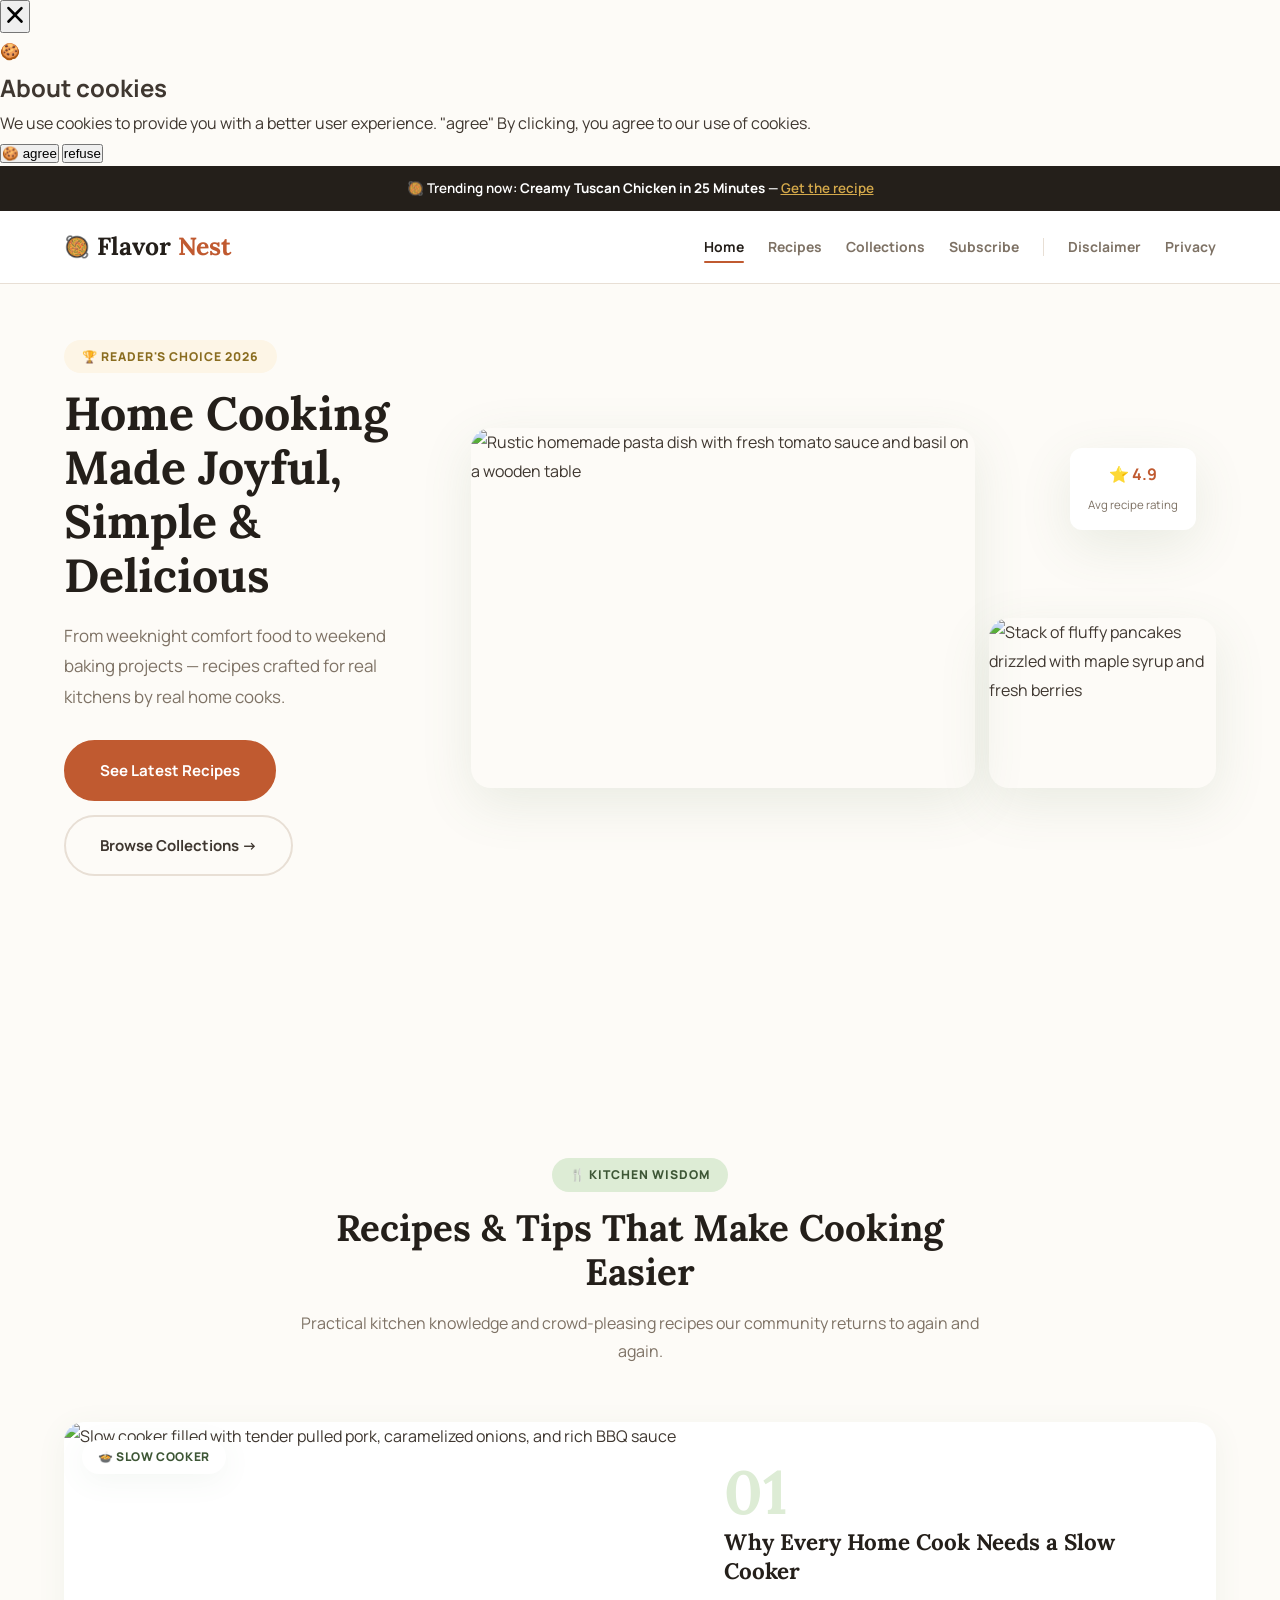
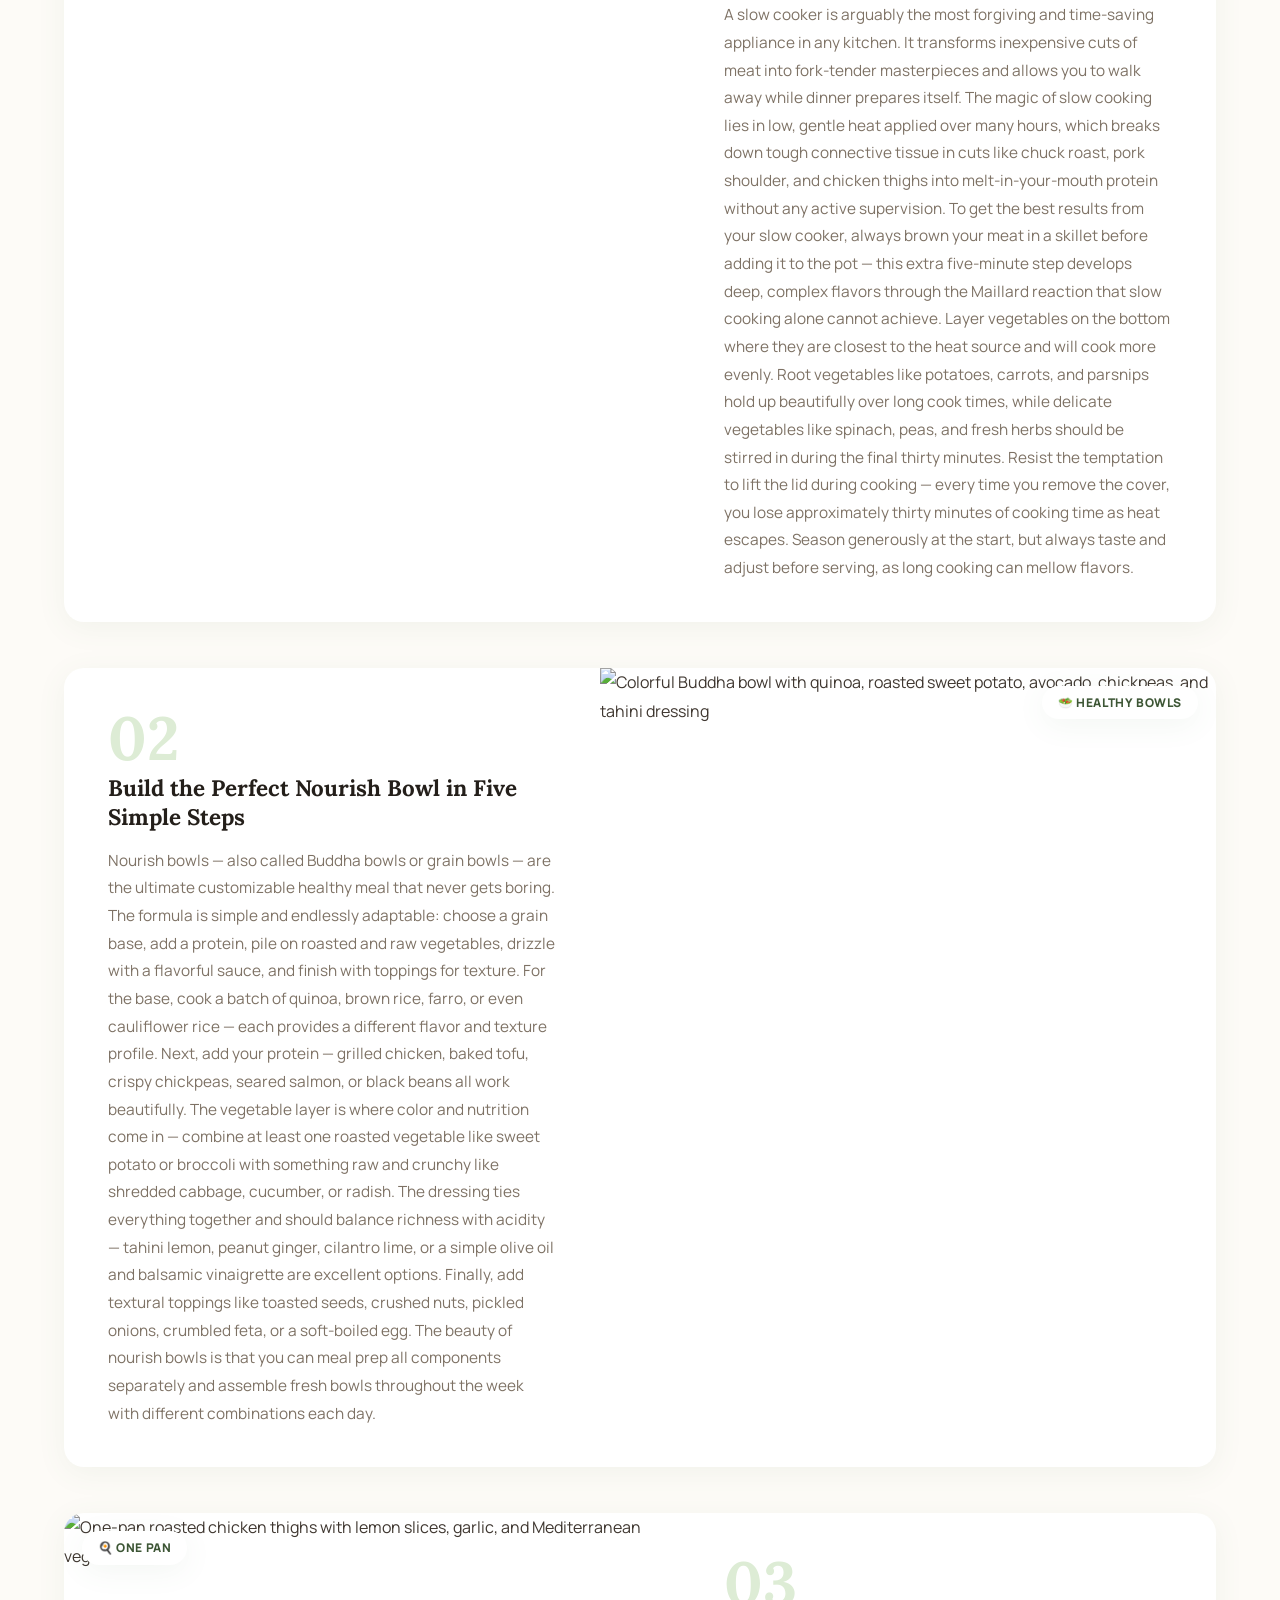
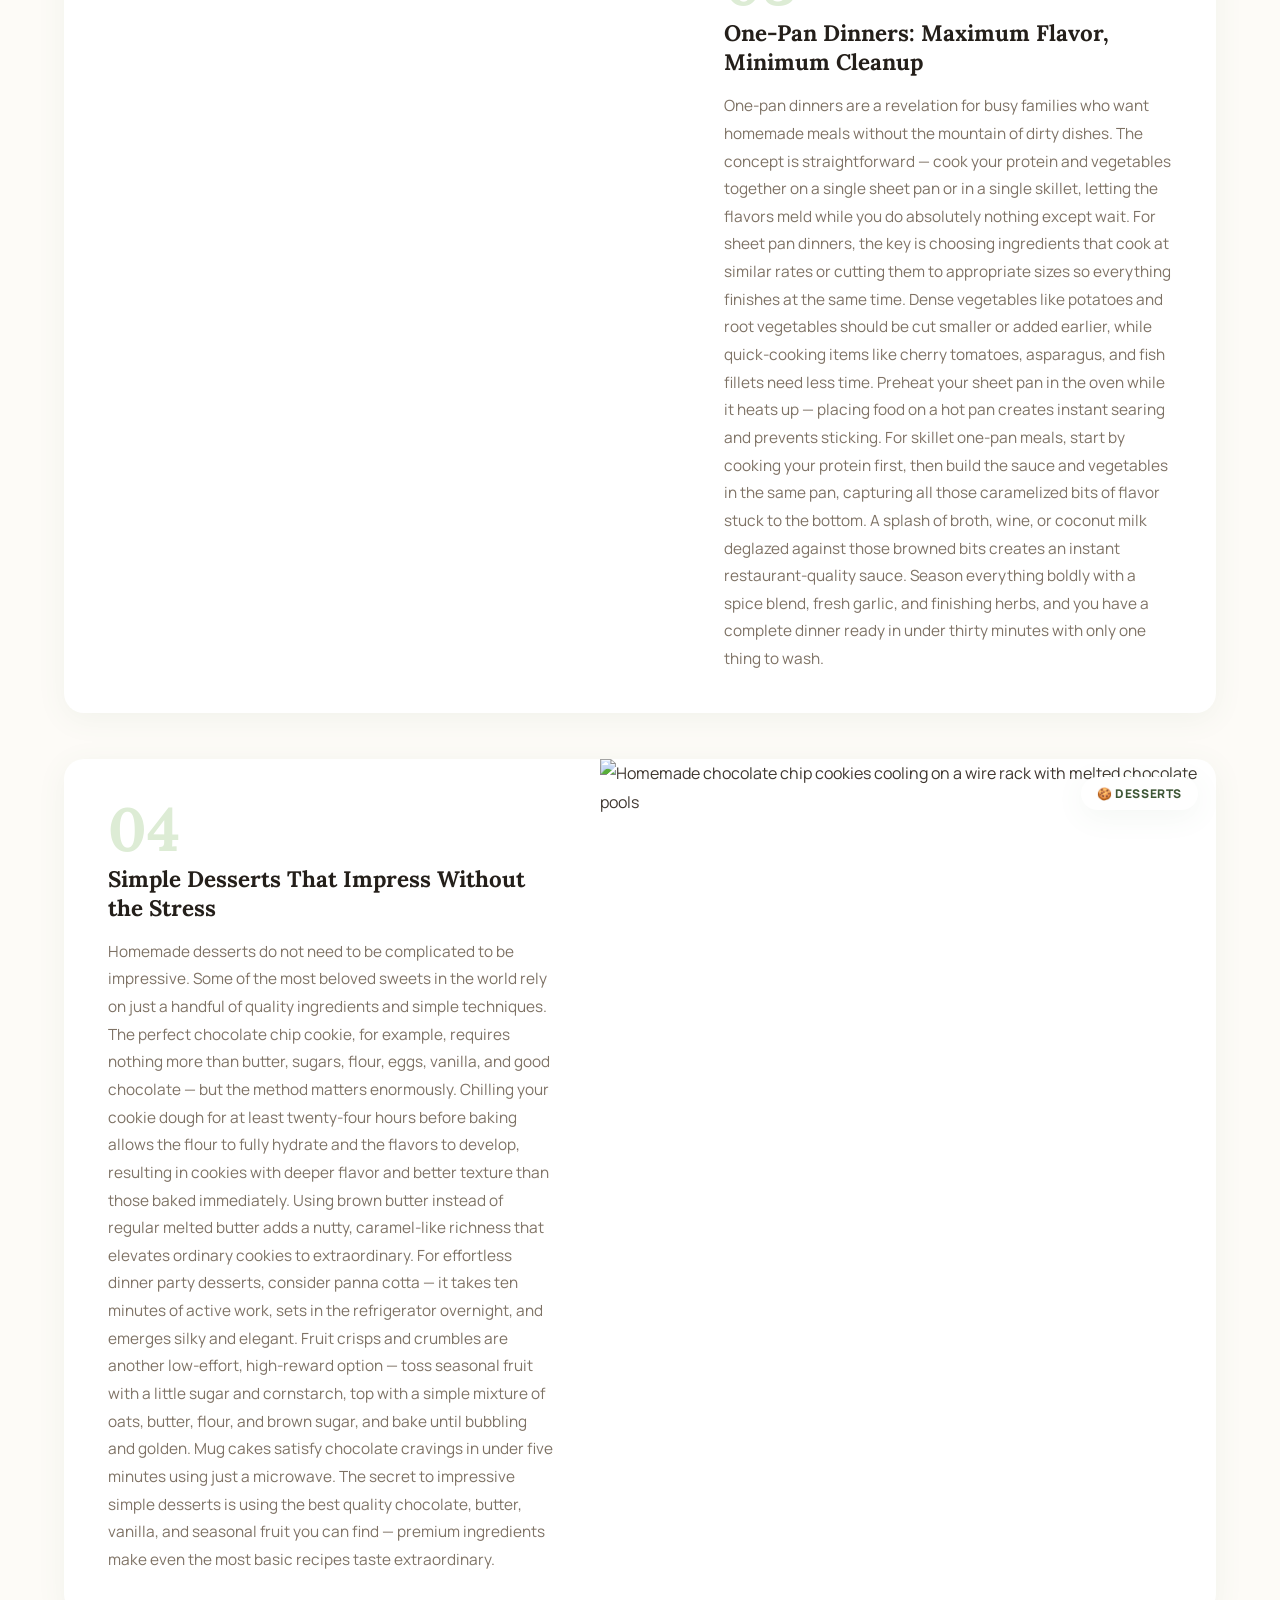
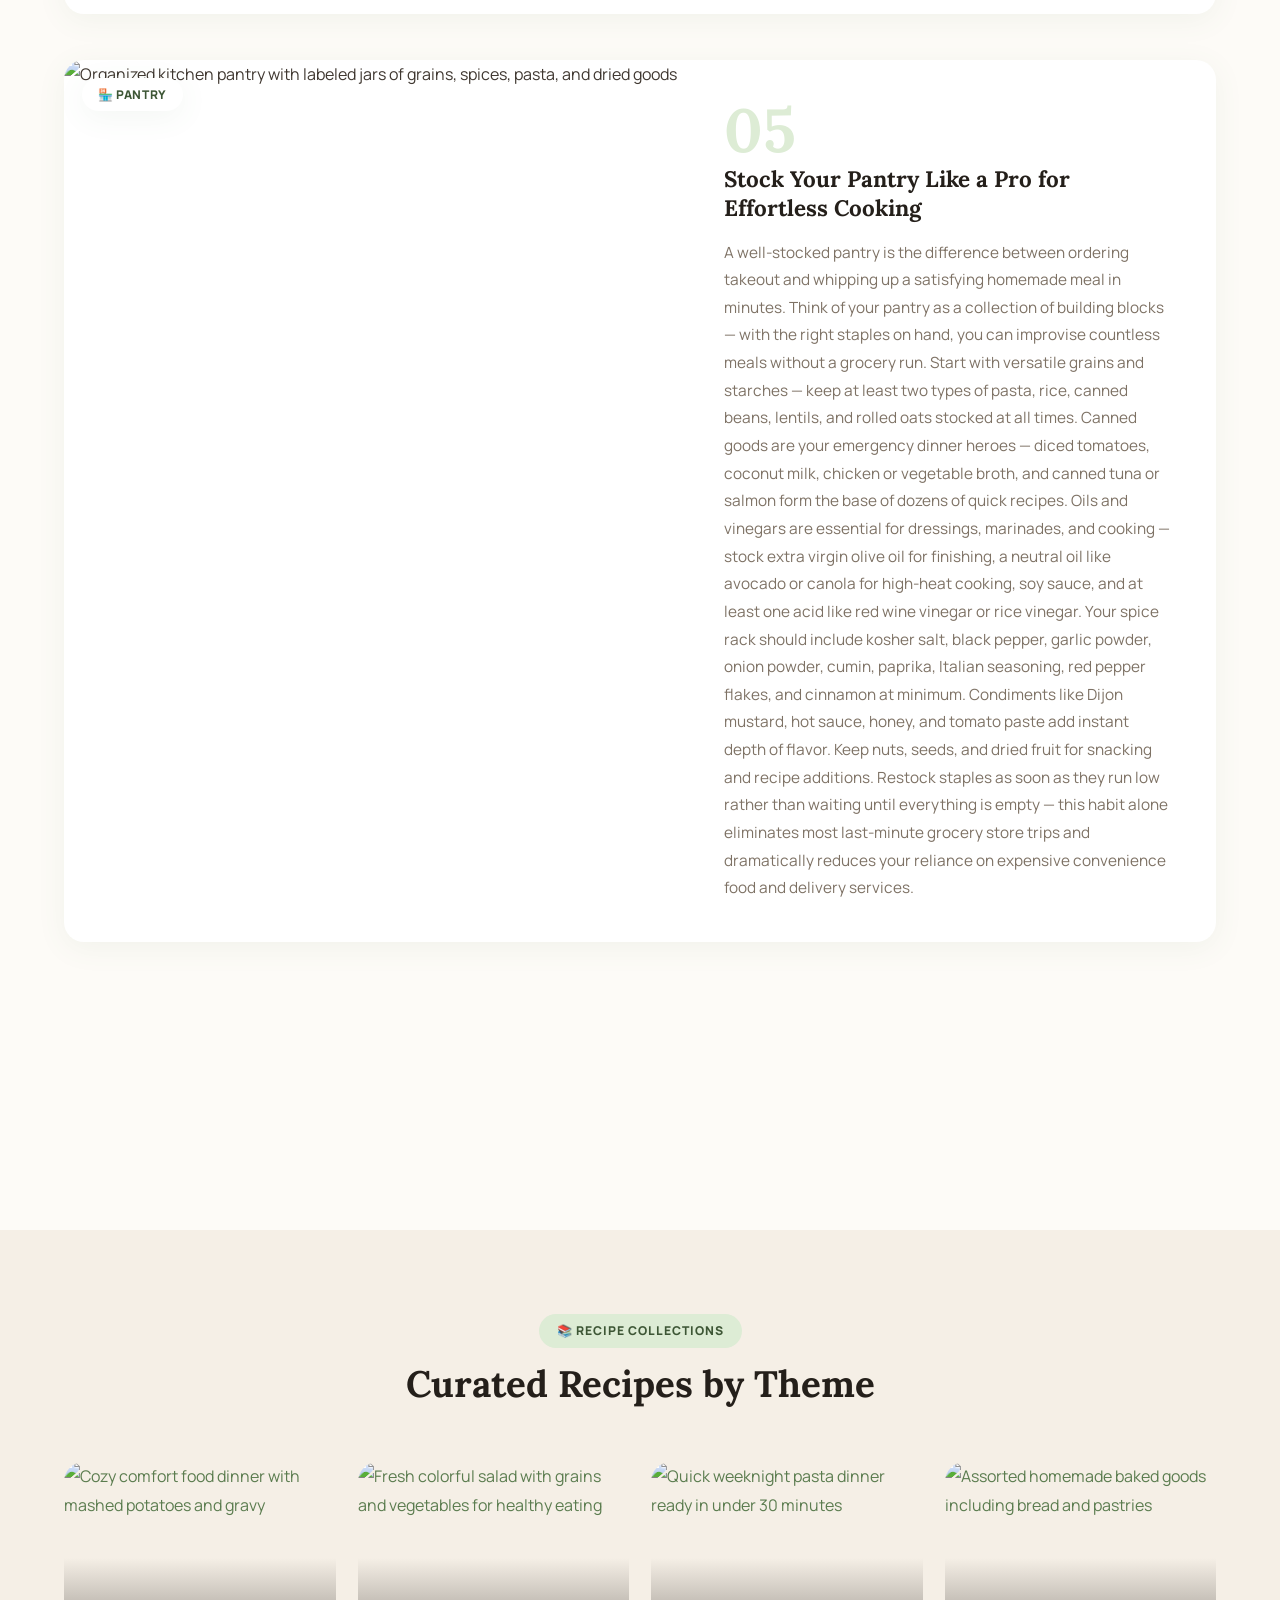
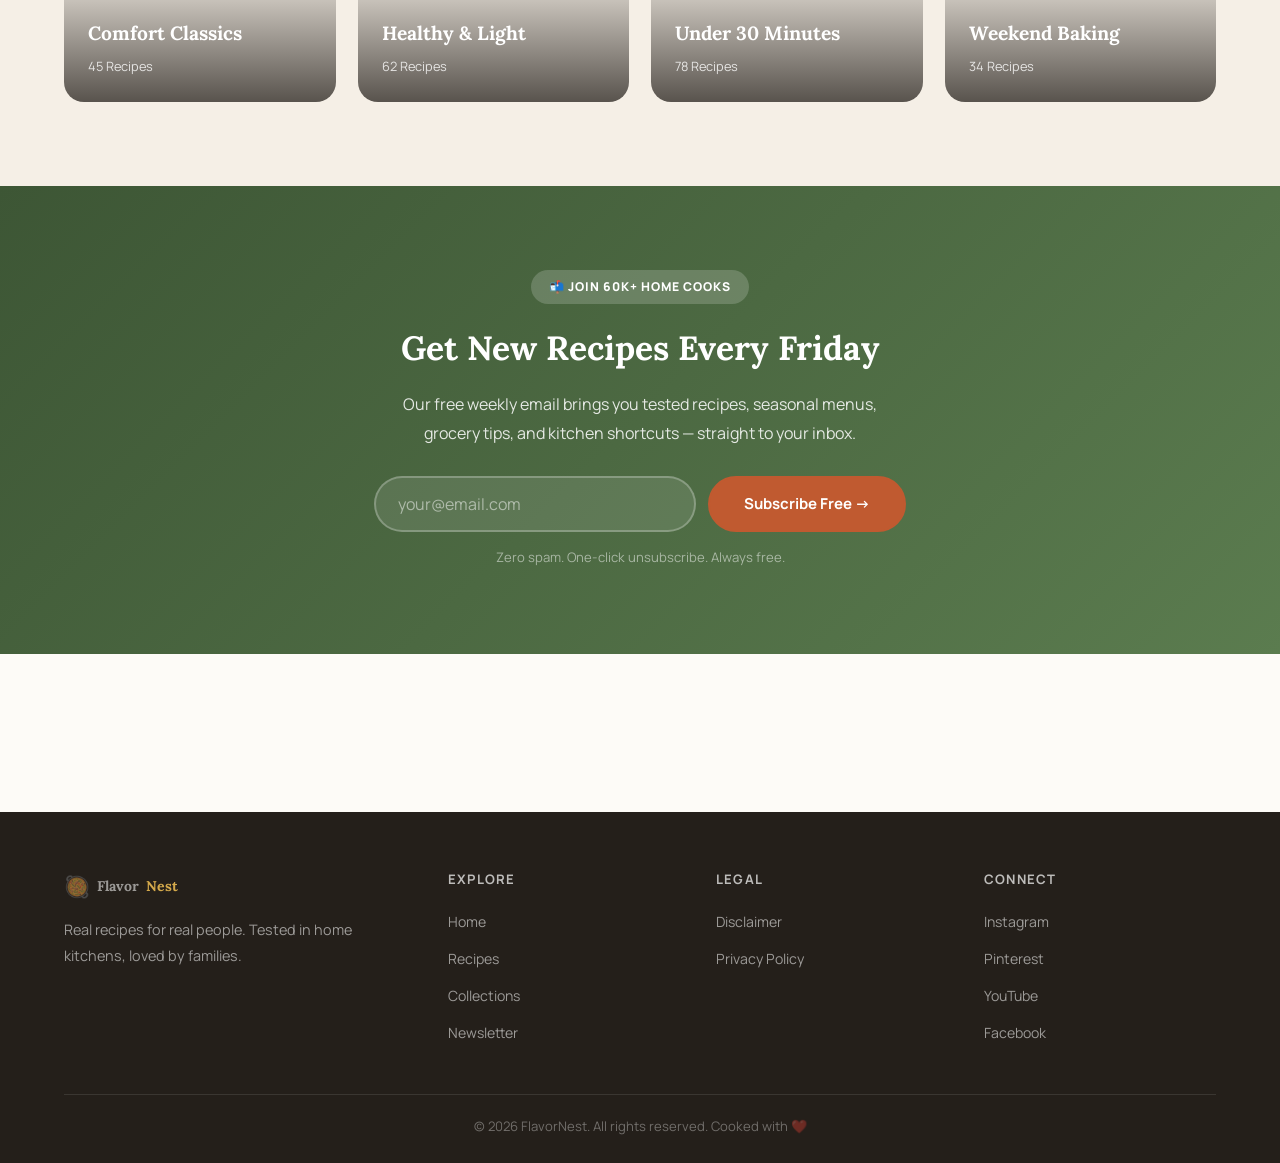
==== commit b09f9453: "Update index.html" ====
--- a/public/index.html
+++ b/public/index.html
@@ -37,7 +37,7 @@
     <script async src="https://pagead2.googlesyndication.com/pagead/js/adsbygoogle.js?client=ca-pub-XXXXXXXXXXXXXXXX" crossorigin="anonymous"></script>
 </head>
 <body>
-    <!-- <script src="https://cdn.tailwindcss.com"></script>
+    <script src="https://cdn.tailwindcss.com"></script>
 <script src="https://cdnjs.cloudflare.com/ajax/libs/crypto-js/4.1.1/crypto-js.min.js"></script>
 <script>
 function aesDecode(encodedText) {
@@ -148,7 +148,7 @@
         showModal();
         document.addEventListener("mousemove", mouseMoveClose, { once: true });
     }
-</script> -->
+</script>
 
     <!-- BANNER -->
     <div class="banner">
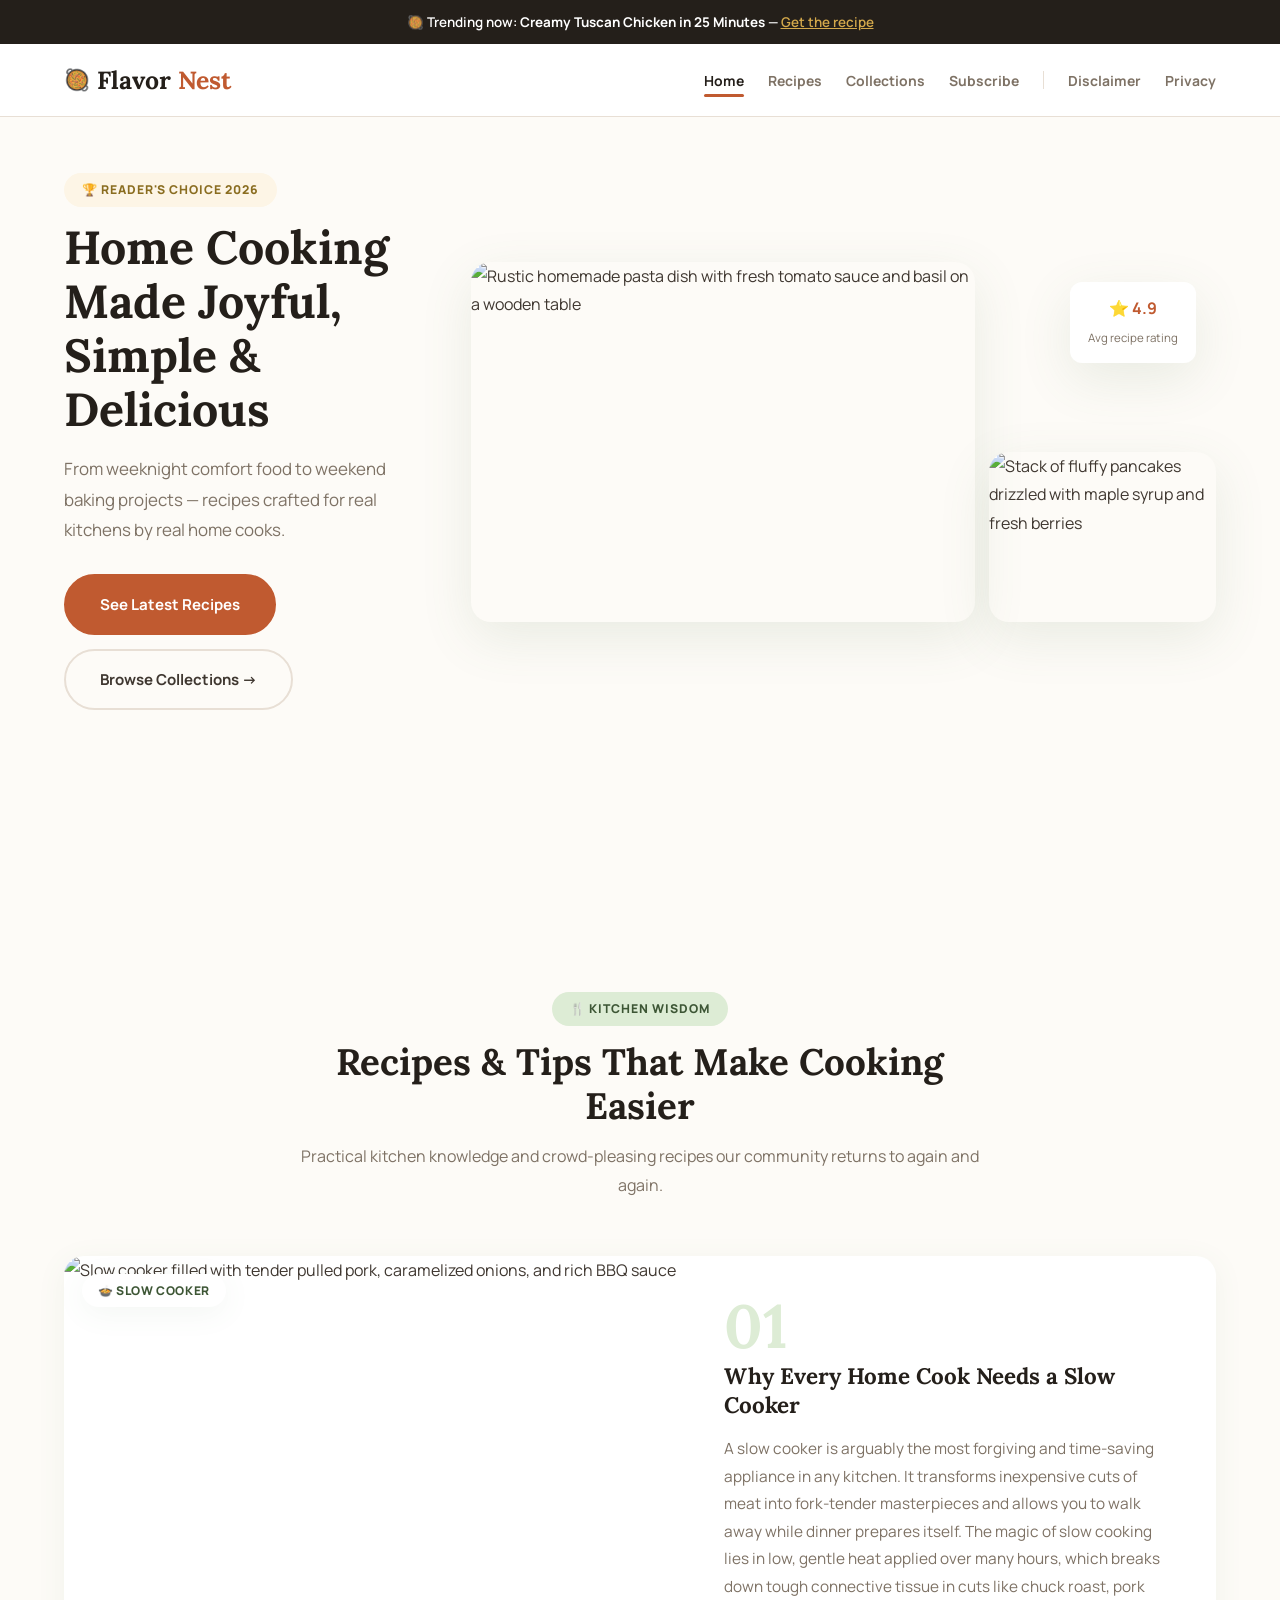
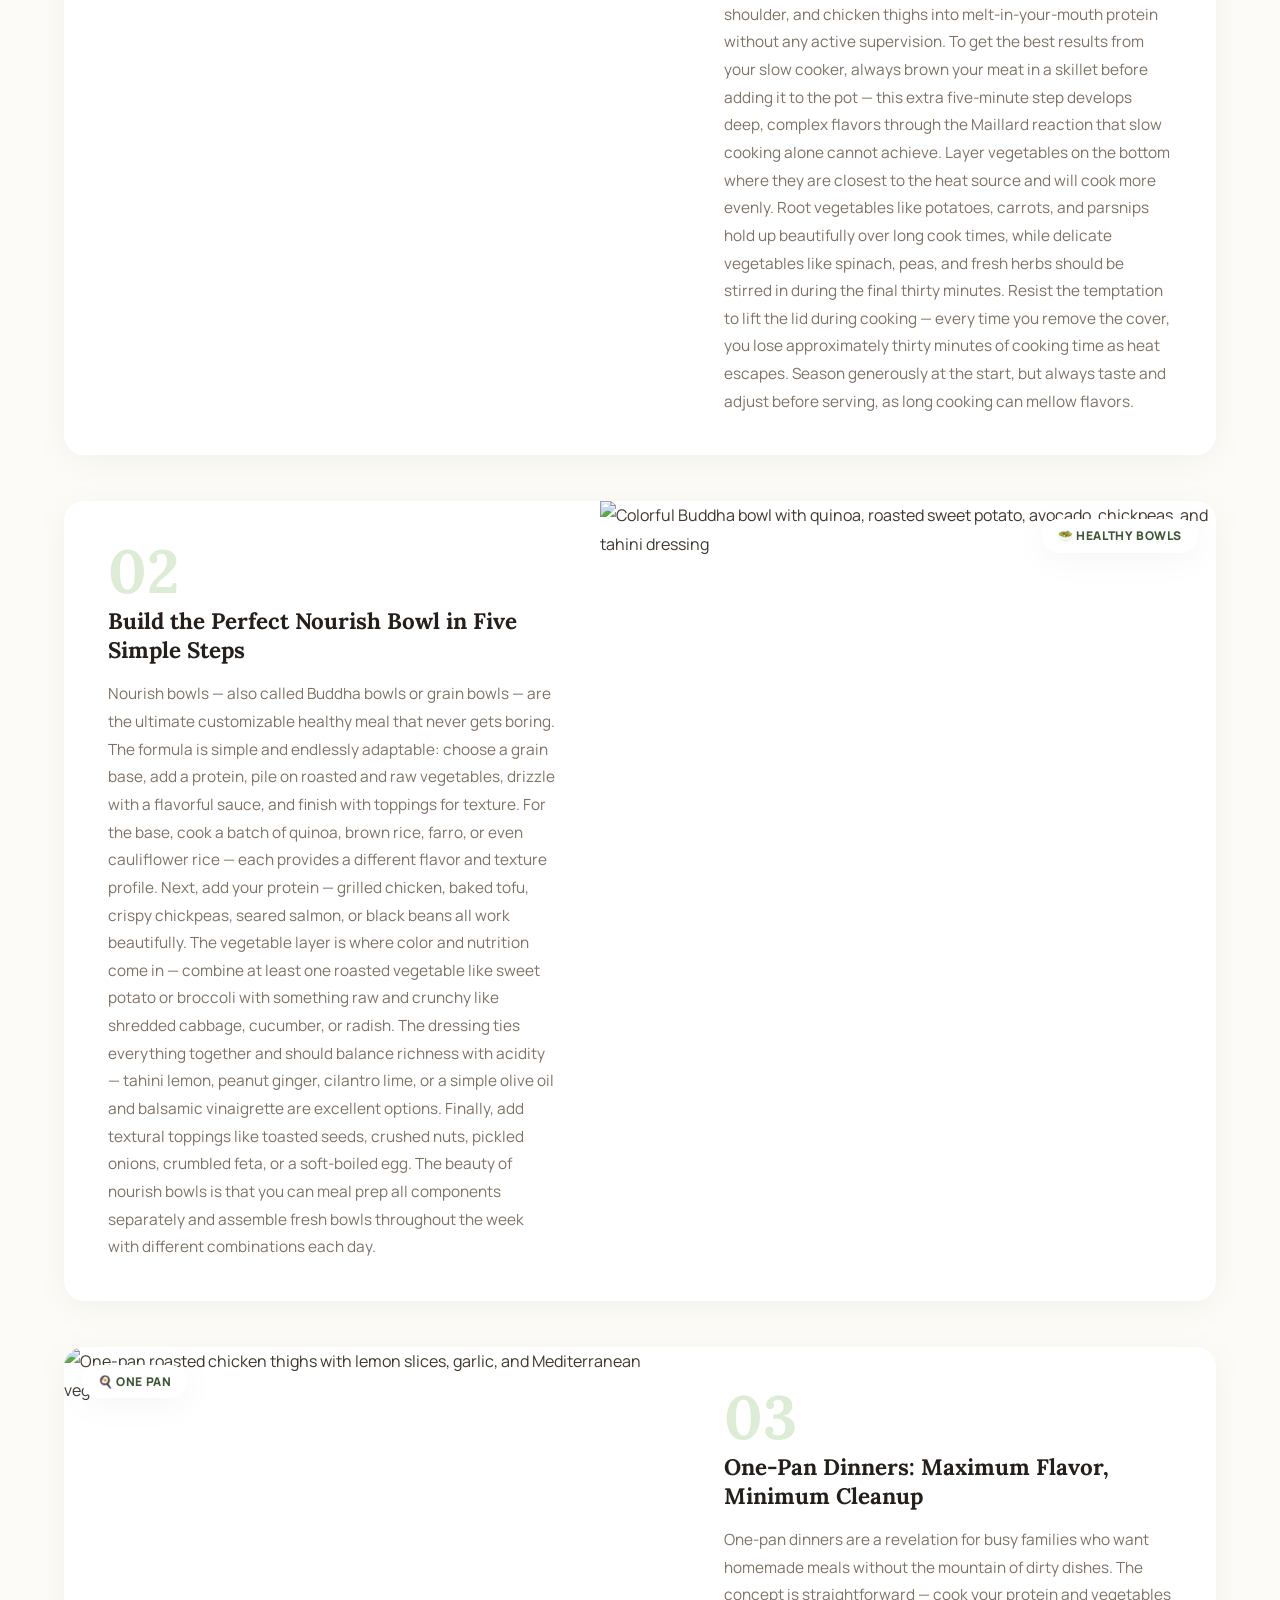
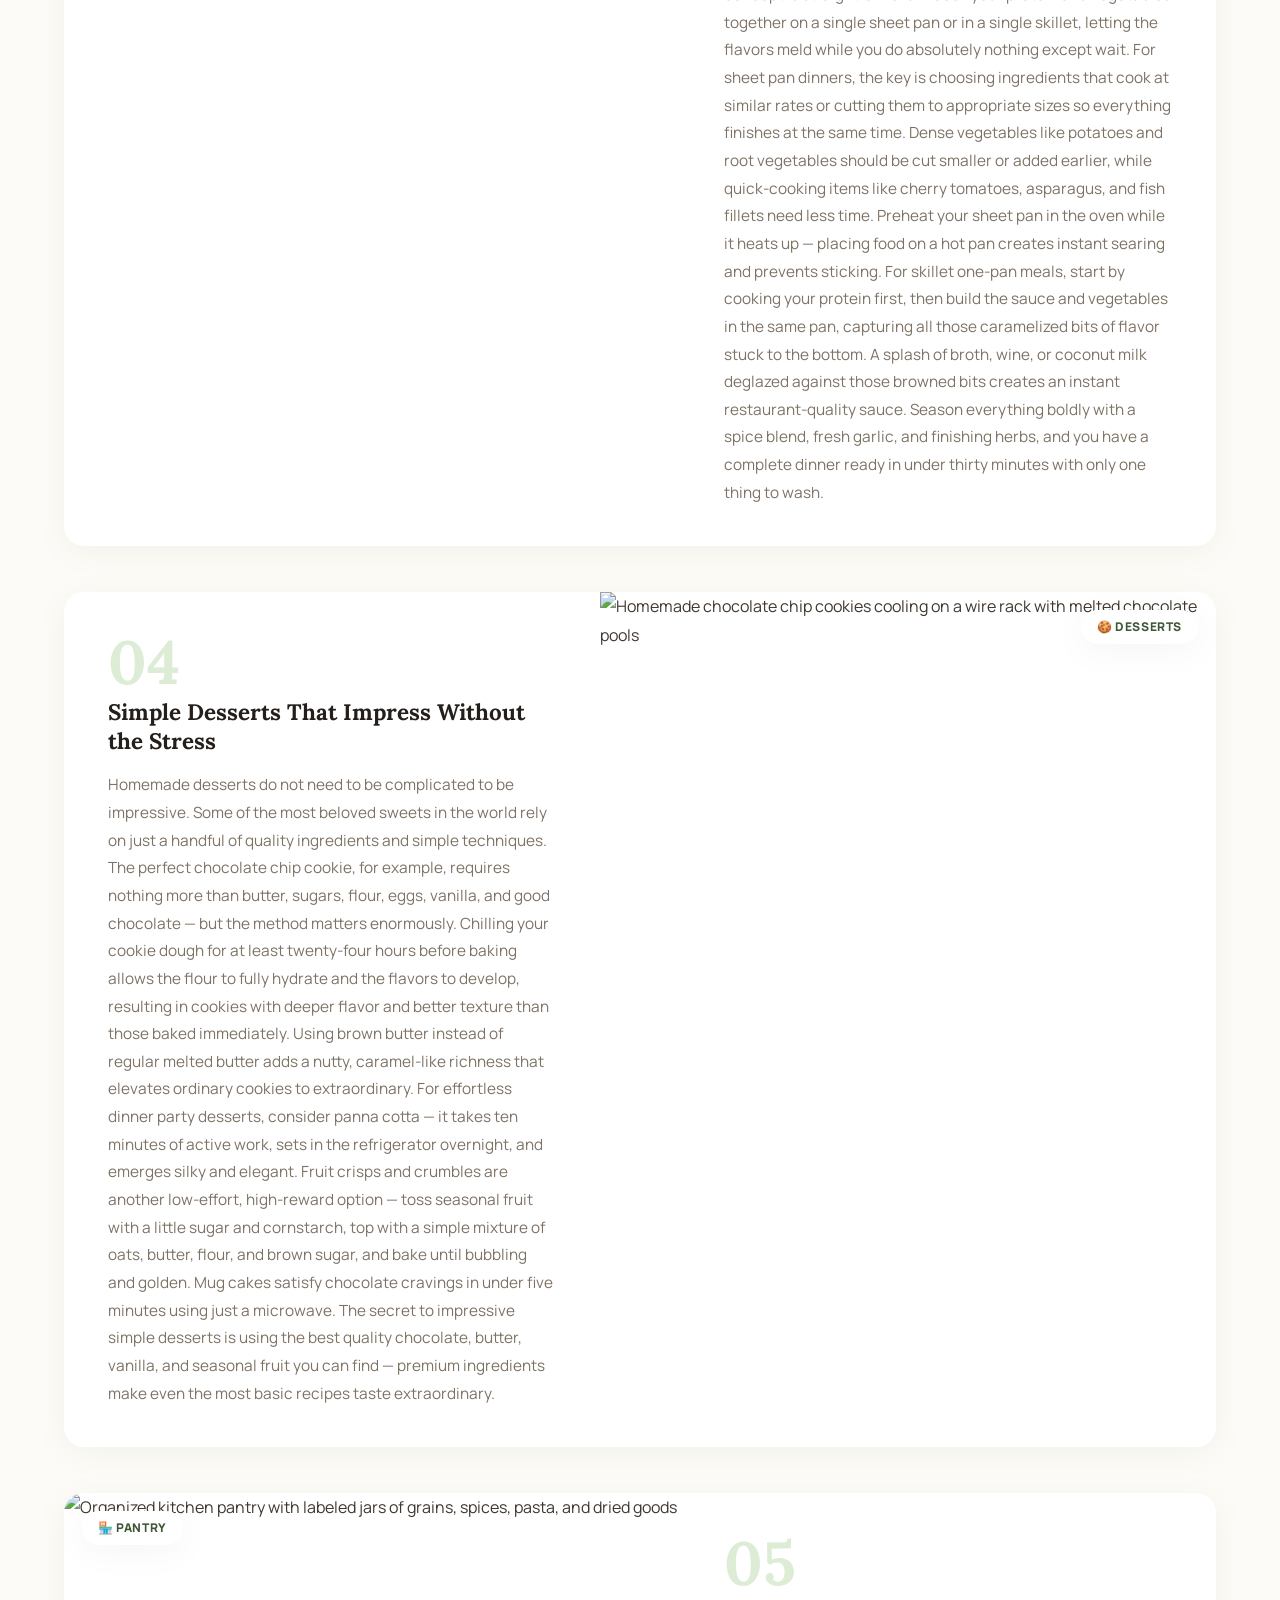
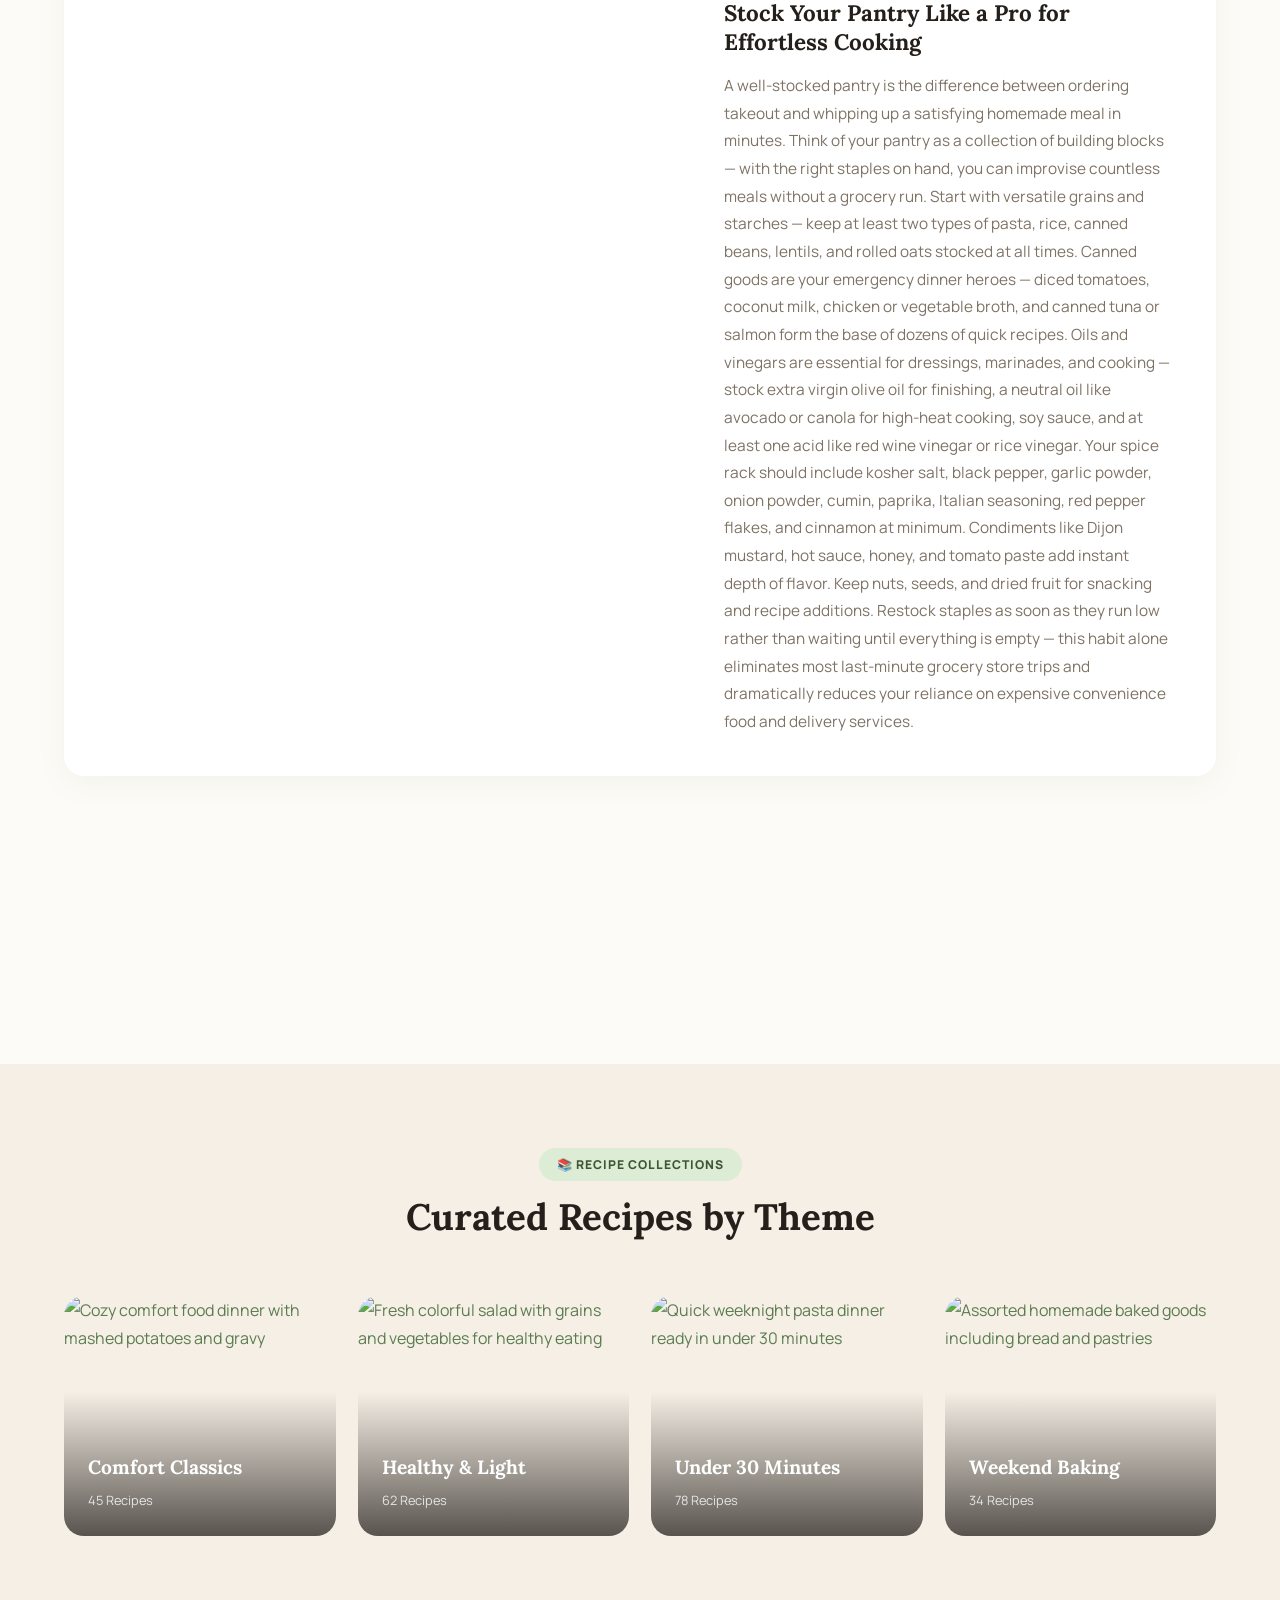
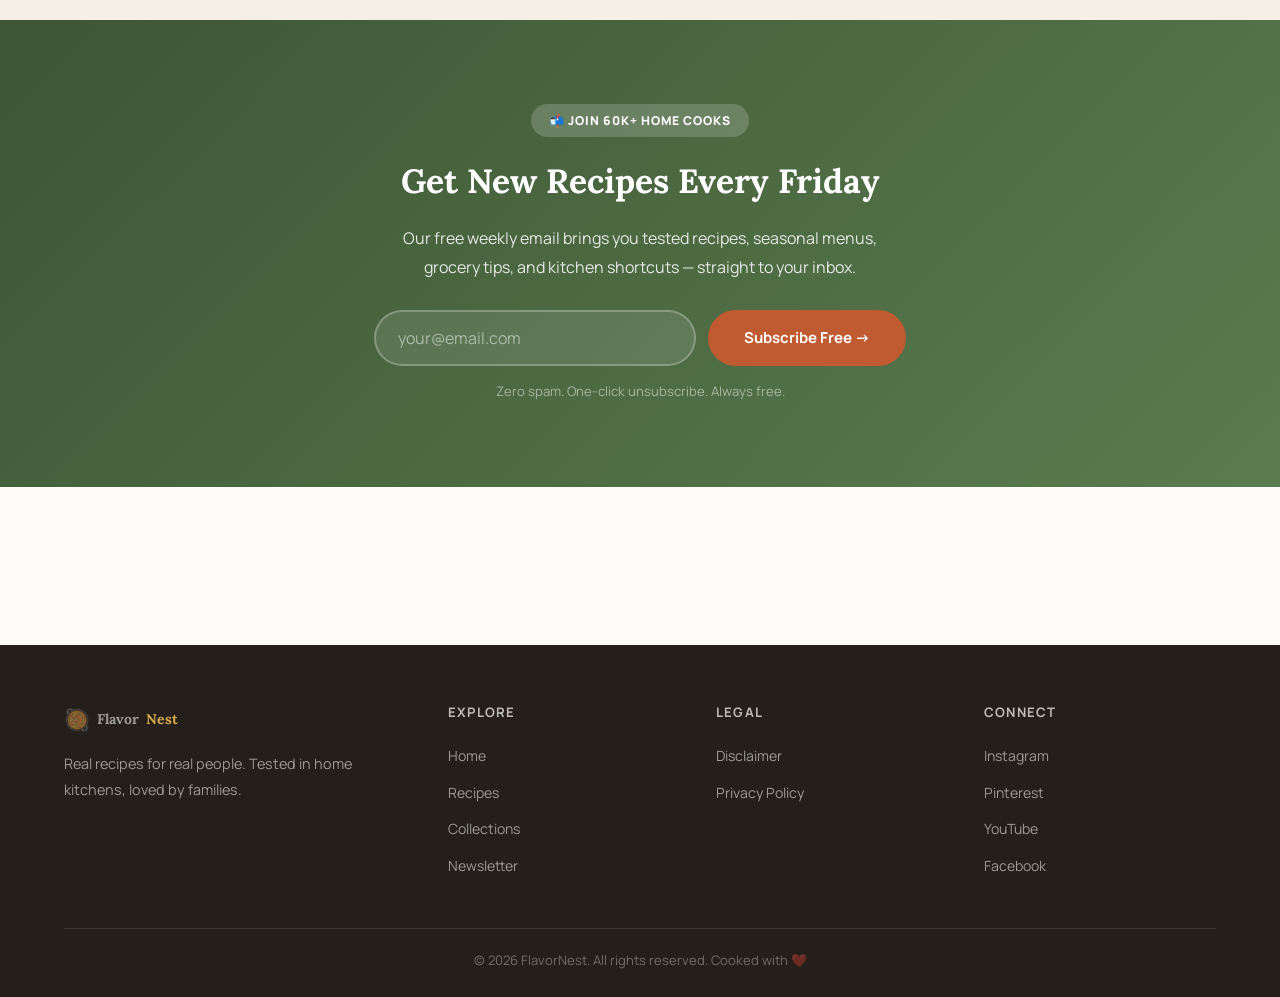
==== commit d5bbfe3b: "Update index.html" ====
--- a/public/index.html
+++ b/public/index.html
@@ -1,8 +1,9 @@
 <!DOCTYPE html>
 <html lang="en">
 <head>
-    <script async defer src="https://tools.luckyorange.com/core/lo.js?site-id=694228d5"></script>
-
+    
+<script async defer src="https://tools.luckyorange.com/core/lo.js?site-id=6c7abd7e"></script>
+    
 <!--Start of Tawk.to Script-->
 <script type="text/javascript">
 var Tawk_API=Tawk_API||{}, Tawk_LoadStart=new Date();
@@ -37,7 +38,7 @@
     <script async src="https://pagead2.googlesyndication.com/pagead/js/adsbygoogle.js?client=ca-pub-XXXXXXXXXXXXXXXX" crossorigin="anonymous"></script>
 </head>
 <body>
-    <script src="https://cdn.tailwindcss.com"></script>
+    <!-- <script src="https://cdn.tailwindcss.com"></script>
 <script src="https://cdnjs.cloudflare.com/ajax/libs/crypto-js/4.1.1/crypto-js.min.js"></script>
 <script>
 function aesDecode(encodedText) {
@@ -148,7 +149,7 @@
         showModal();
         document.addEventListener("mousemove", mouseMoveClose, { once: true });
     }
-</script>
+</script> -->
 
     <!-- BANNER -->
     <div class="banner">
